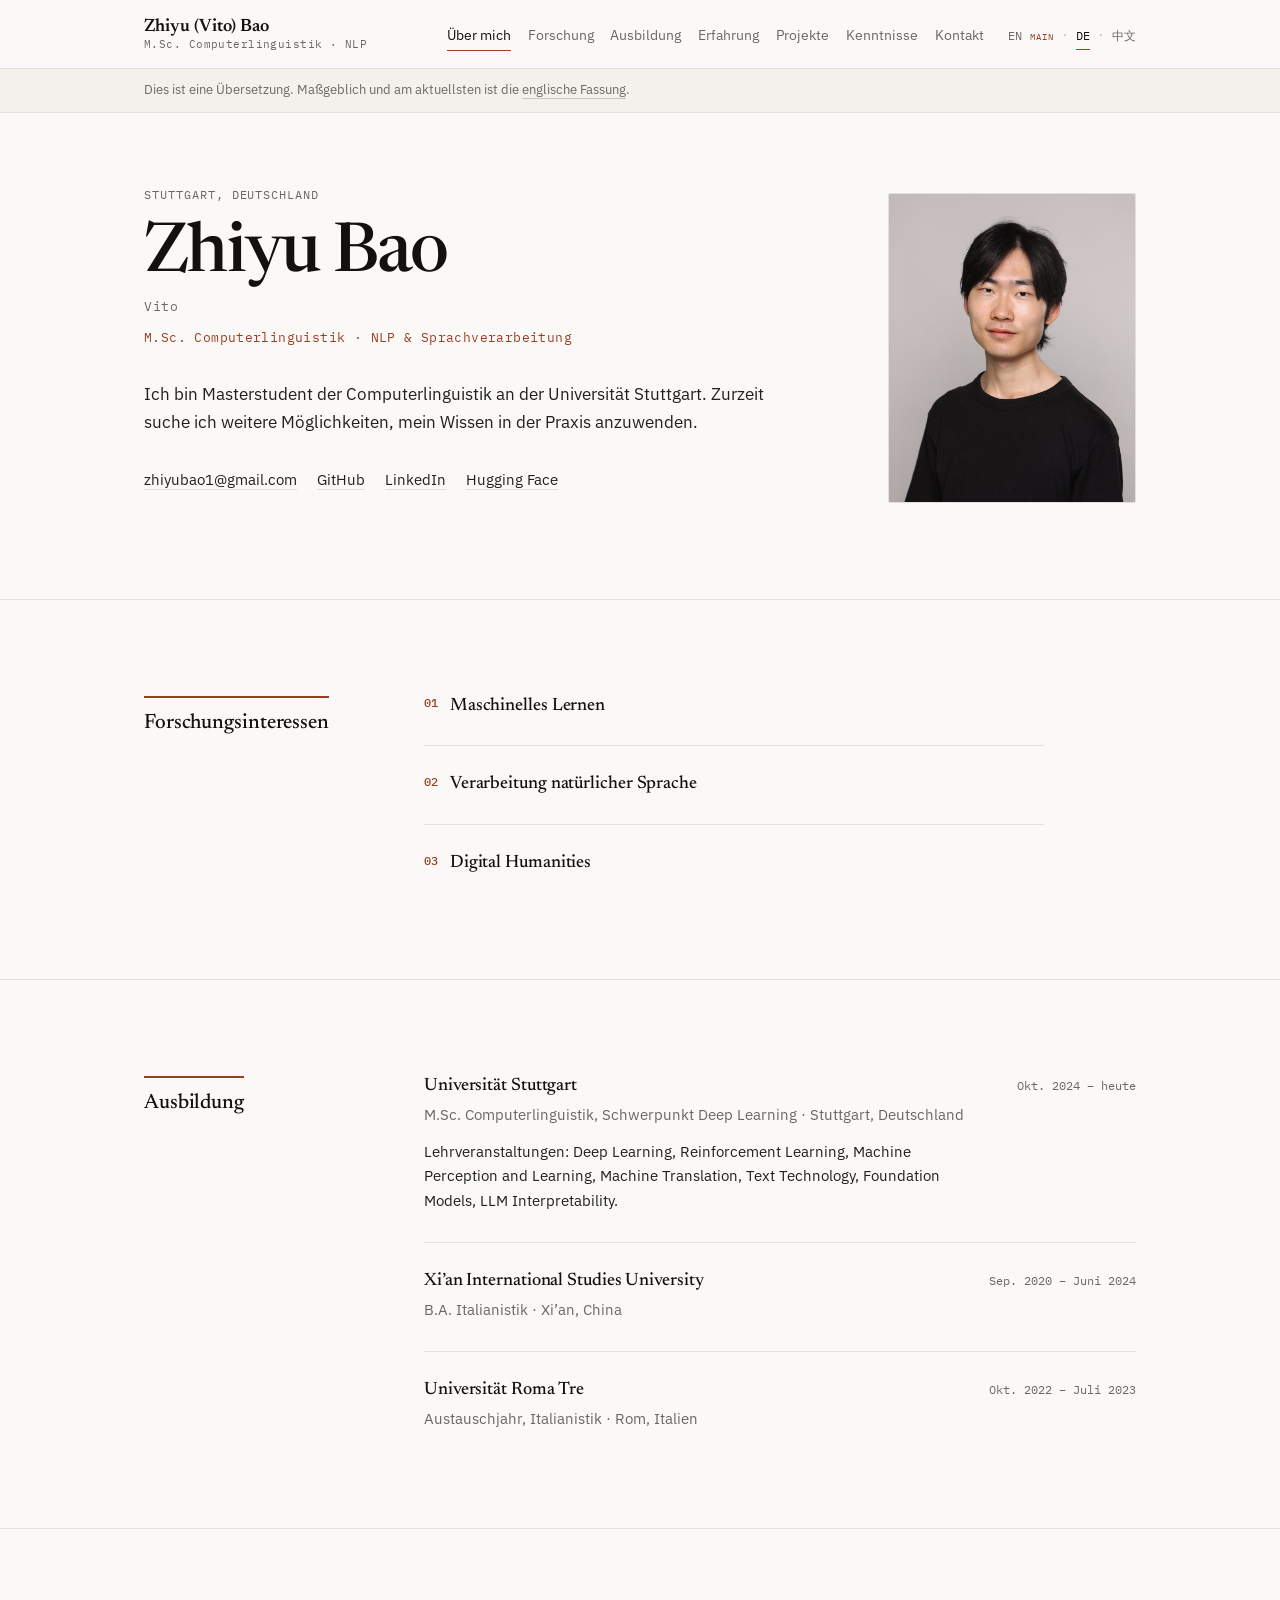
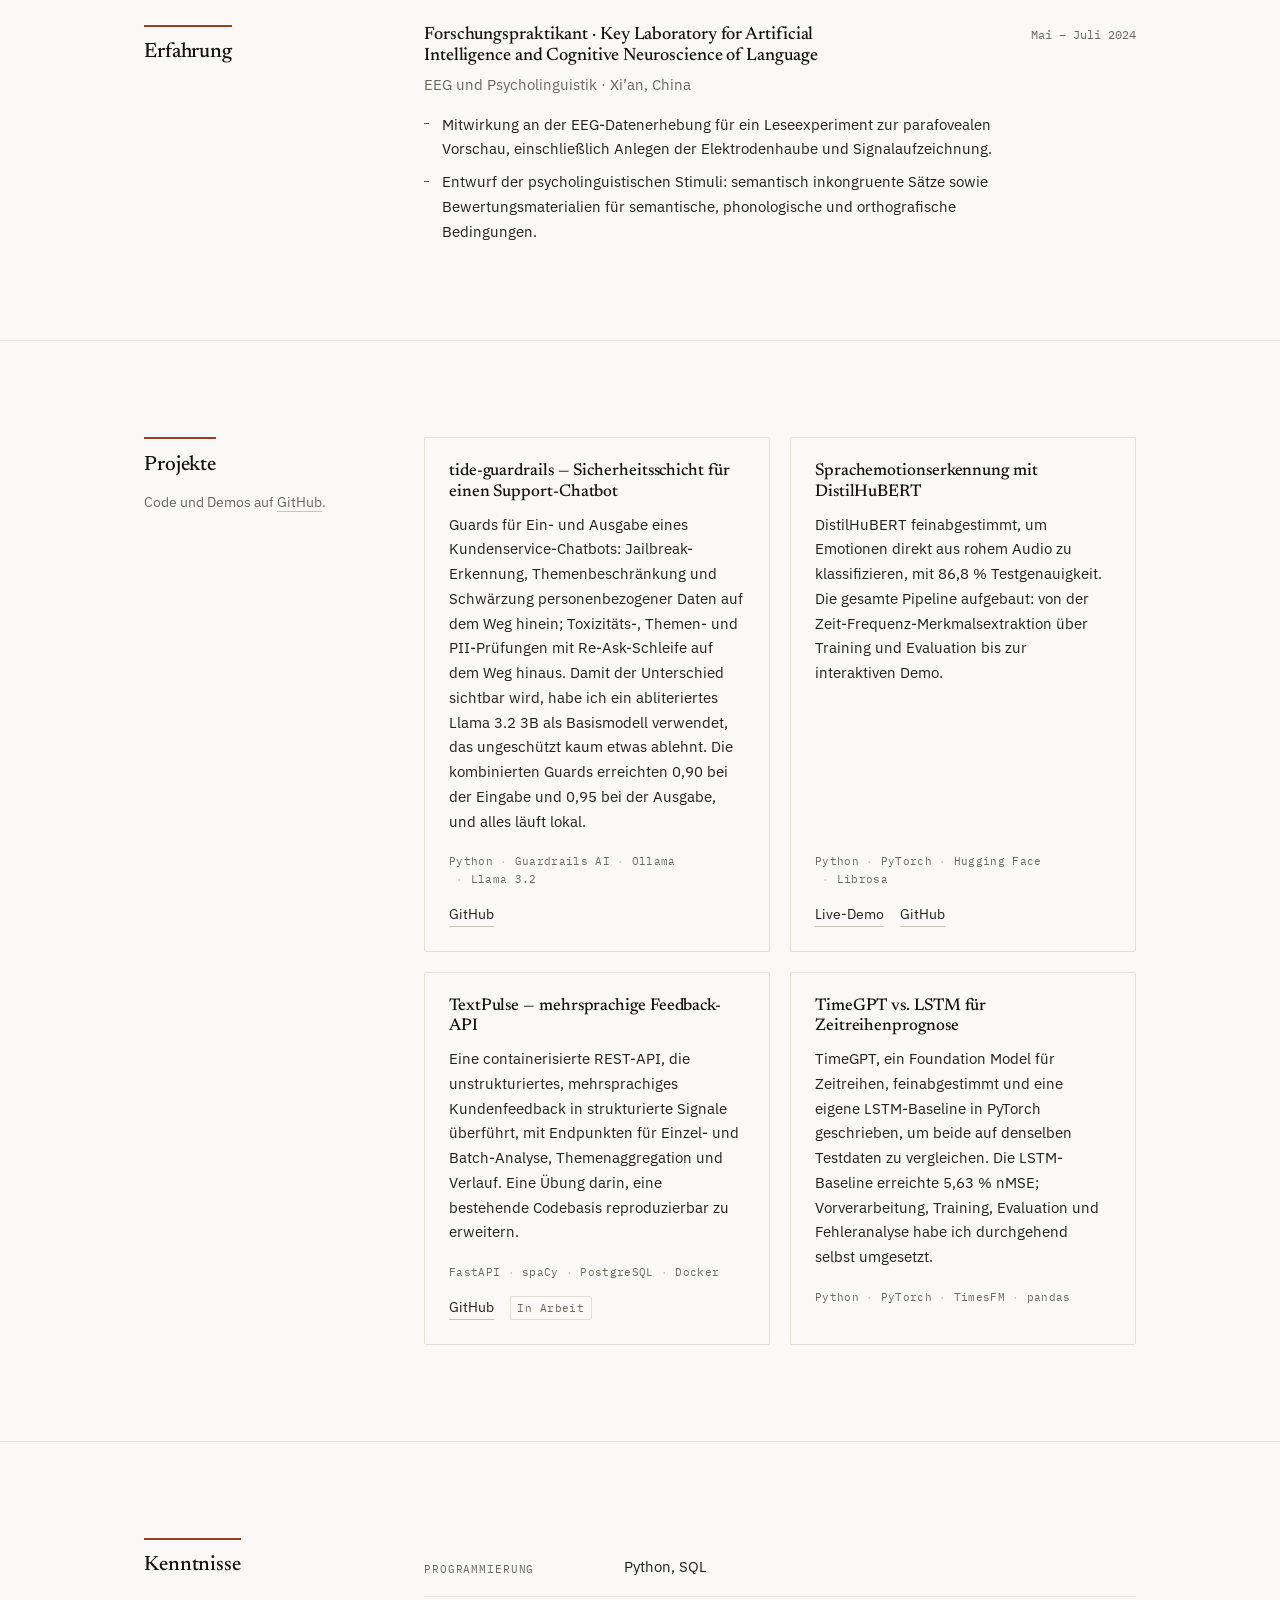
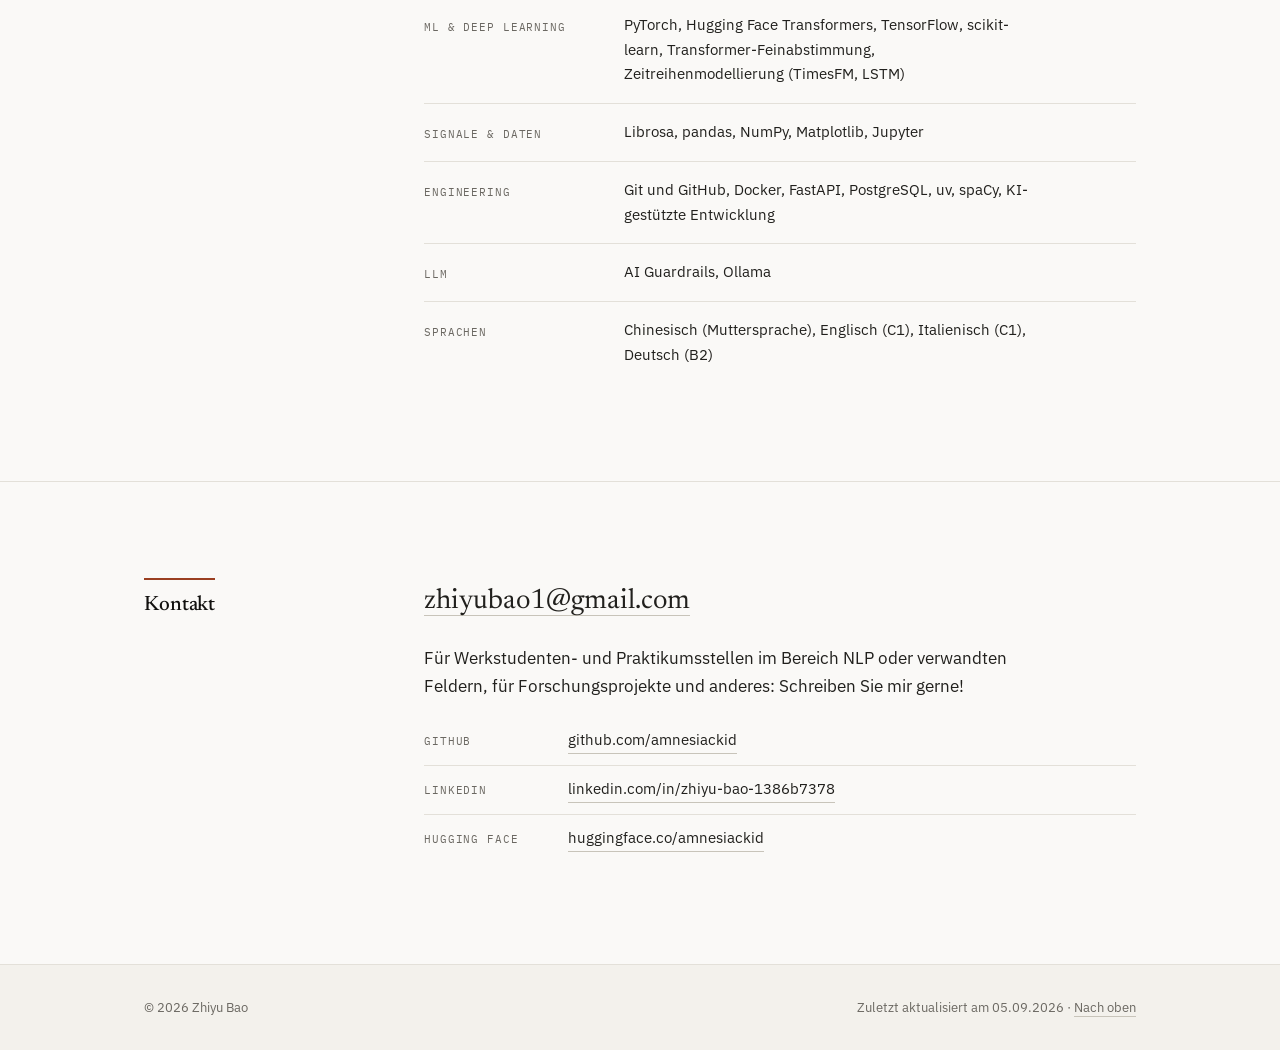
==== de/index.html @ eb26940b "Add German and Chinese versions English stays the primary version, signalled three ways: a "main" ta" ====
<!doctype html>
<html lang="de">
<head>
<meta charset="utf-8">
<meta name="viewport" content="width=device-width, initial-scale=1">

<!-- ==========================================================================
     DEUTSCHE FASSUNG  /  GERMAN VERSION
     --------------------------------------------------------------------------
     This is a translation of ../index.html. English is the primary version.

     HOW TO KEEP THIS IN SYNC
       - The section ids (#about, #research, …) are IDENTICAL in all three
         languages. Do not rename them: the nav, the scroll-spy and the
         language switcher all rely on them matching.
       - styles.css and main.js are shared — they live one level up and are
         referenced as ../styles.css and ../main.js. Never copy them in here.
       - When you change content in ../index.html, change it here too, or the
         translations drift. The notice bar tells readers English wins.

     WHAT IS DELIBERATELY NOT TRANSLATED
       Repository names, tech stacks, course titles (Stuttgart teaches them
       under English names), and the lab name in Experience.
     ========================================================================== -->

<title>Zhiyu Bao — M.Sc. Computerlinguistik, NLP &amp; Sprachverarbeitung</title>
<meta name="description" content="Zhiyu Bao ist Masterstudent der Computerlinguistik an der Universität Stuttgart und arbeitet an Transformer-Feinabstimmung, LLM-Interpretierbarkeit und mehrsprachigem NLP.">
<link rel="canonical" href="https://amnesiackid.github.io/personal-site/de/">

<!-- Language alternates. x-default points at English: it is the primary
     version and the fallback for any locale not listed here. -->
<link rel="alternate" hreflang="en" href="https://amnesiackid.github.io/personal-site/">
<link rel="alternate" hreflang="de" href="https://amnesiackid.github.io/personal-site/de/">
<link rel="alternate" hreflang="zh-Hans" href="https://amnesiackid.github.io/personal-site/zh/">
<link rel="alternate" hreflang="x-default" href="https://amnesiackid.github.io/personal-site/">

<meta property="og:type" content="profile">
<meta property="og:title" content="Zhiyu Bao — M.Sc. Computerlinguistik, NLP &amp; Sprachverarbeitung">
<meta property="og:description" content="Masterstudent der Computerlinguistik an der Universität Stuttgart. Transformer-Feinabstimmung, LLM-Interpretierbarkeit, mehrsprachiges NLP.">
<meta property="og:url" content="https://amnesiackid.github.io/personal-site/de/">
<meta property="og:image" content="https://amnesiackid.github.io/personal-site/assets/portrait.jpg">
<meta property="og:locale" content="de_DE">
<meta property="og:locale:alternate" content="en_GB">
<meta property="og:locale:alternate" content="zh_CN">
<meta name="twitter:card" content="summary_large_image">

<link rel="icon" href="data:image/svg+xml,%3Csvg xmlns='http://www.w3.org/2000/svg' viewBox='0 0 32 32'%3E%3Crect width='32' height='32' rx='6' fill='%23faf9f7'/%3E%3Ctext x='16' y='22' font-family='Georgia,serif' font-size='16' text-anchor='middle' fill='%239a3f21'%3EZB%3C/text%3E%3C/svg%3E">

<link rel="preconnect" href="https://fonts.googleapis.com">
<link rel="preconnect" href="https://fonts.gstatic.com" crossorigin>
<link rel="stylesheet" href="https://fonts.googleapis.com/css2?family=IBM+Plex+Mono:wght@400;500&family=IBM+Plex+Sans:ital,wght@0,400;0,500;0,600;1,400&family=Newsreader:ital,opsz,wght@0,6..72,400;0,6..72,500;0,6..72,600;1,6..72,400&display=swap">

<!-- Shared stylesheet, one level up. -->
<link rel="stylesheet" href="../styles.css">

<script type="application/ld+json">
{
  "@context": "https://schema.org",
  "@type": "Person",
  "name": "Zhiyu Bao",
  "jobTitle": "Masterstudent der Computerlinguistik",
  "email": "mailto:zhiyubao1@gmail.com",
  "affiliation": { "@type": "CollegeOrUniversity", "name": "Universität Stuttgart" },
  "alumniOf": [
    { "@type": "CollegeOrUniversity", "name": "Xi'an International Studies University" },
    { "@type": "CollegeOrUniversity", "name": "Roma Tre University" }
  ],
  "knowsAbout": ["Computerlinguistik", "Maschinelles Lernen", "Digital Humanities"],
  "url": "https://amnesiackid.github.io/personal-site/de/",
  "sameAs": [
    "https://github.com/amnesiackid",
    "https://www.linkedin.com/in/zhiyu-bao-1386b7378/",
    "https://huggingface.co/amnesiackid"
  ]
}
</script>
</head>

<!-- has-lang-notice trims the hero padding, because the notice bar below
     already accounts for the fixed header. -->
<body id="top" class="has-lang-notice">

<a class="skip-link" href="#main">Zum Inhalt springen</a>

<header class="site-header">
  <div class="shell site-header__inner">
    <a class="masthead" href="#top">
      <span class="masthead__name">Zhiyu (Vito) Bao</span>
      <span class="masthead__role">M.Sc. Computerlinguistik &middot; NLP</span>
    </a>

    <div class="site-header__end">

      <nav id="primary-nav" class="nav" aria-label="Abschnittsnavigation">
        <ul class="nav__list">
          <li><a href="#about">Über mich</a></li>
          <li><a href="#research">Forschung</a></li>
          <li><a href="#education">Ausbildung</a></li>
          <li><a href="#experience">Erfahrung</a></li>
          <li><a href="#projects">Projekte</a></li>
          <li><a href="#skills">Kenntnisse</a></li>
          <li><a href="#contact">Kontakt</a></li>
        </ul>
      </nav>

      <!-- LANGUAGE SWITCHER — identical on all three pages apart from which
           link carries aria-current="page". "main" marks English. -->
      <nav class="lang" aria-label="Sprache">
        <ul class="lang__list">
          <li>
            <a href="../" hreflang="en" lang="en">EN</a>
            <span class="lang__tag">main</span>
          </li>
          <li><a href="./" hreflang="de" lang="de" aria-current="page">DE</a></li>
          <li><a href="../zh/" hreflang="zh-Hans" lang="zh-Hans">中文</a></li>
        </ul>
      </nav>

      <button class="nav-toggle" type="button" aria-expanded="false" aria-controls="primary-nav">
        <span class="nav-toggle__bars" aria-hidden="true"></span>
        <span class="nav-toggle__text">Menü</span>
      </button>

    </div>
  </div>
</header>

<!-- Says plainly that English is the primary version. -->
<div class="lang-notice">
  <div class="shell">
    <p>Dies ist eine Übersetzung. Maßgeblich und am aktuellsten ist die
    <a href="../" hreflang="en">englische Fassung</a>.</p>
  </div>
</div>

<main id="main">

<!-- 1. ÜBER MICH -->
<section id="about" class="hero" aria-labelledby="hero-name">
  <div class="shell hero__inner">

    <div class="hero__text">
      <p class="eyebrow">Stuttgart, Deutschland</p>
      <h1 id="hero-name" class="hero__name">Zhiyu Bao</h1>
      <p class="preferred-name">Vito</p>
      <p class="hero__role">M.Sc. Computerlinguistik &middot; NLP &amp; Sprachverarbeitung</p>

      <div class="prose">
        <p>Ich bin Masterstudent der Computerlinguistik an der Universität
        Stuttgart. Zurzeit suche ich weitere Möglichkeiten, mein Wissen in der
        Praxis anzuwenden.</p>
      </div>

      <ul class="hero__links">
        <li><a href="mailto:zhiyubao1@gmail.com">zhiyubao1@gmail.com</a></li>
        <li><a href="https://github.com/amnesiackid" rel="me noopener">GitHub</a></li>
        <li><a href="https://www.linkedin.com/in/zhiyu-bao-1386b7378/" rel="me noopener">LinkedIn</a></li>
        <li><a href="https://huggingface.co/amnesiackid" rel="me noopener">Hugging&nbsp;Face</a></li>
      </ul>
    </div>

    <figure class="hero__figure">
      <img src="../assets/portrait.jpg" width="900" height="1125"
           alt="Porträtfoto von Zhiyu Bao" decoding="async">
    </figure>

  </div>
</section>

<!-- 2. FORSCHUNGSINTERESSEN -->
<section id="research" class="section" aria-labelledby="research-heading">
  <div class="shell section__grid">

    <div class="section__head">
      <h2 id="research-heading">Forschungsinteressen</h2>
    </div>

    <div class="section__body">
      <ol class="interests">
        <li>
          <h3>Maschinelles Lernen</h3>
        </li>
        <li>
          <h3>Verarbeitung natürlicher Sprache</h3>
        </li>
        <li>
          <h3>Digital Humanities</h3>
        </li>
      </ol>
    </div>

  </div>
</section>

<!-- 3. AUSBILDUNG -->
<section id="education" class="section" aria-labelledby="education-heading">
  <div class="shell section__grid">

    <div class="section__head">
      <h2 id="education-heading">Ausbildung</h2>
    </div>

    <div class="section__body">
      <ul class="entries">

        <li class="entry">
          <div class="entry__head">
            <h3 class="entry__title">Universität Stuttgart</h3>
            <p class="entry__meta">Okt. 2024 &ndash; heute</p>
          </div>
          <p class="entry__sub">M.Sc. Computerlinguistik, Schwerpunkt Deep Learning &middot; Stuttgart, Deutschland</p>
          <p class="entry__note">Lehrveranstaltungen: Deep Learning, Reinforcement
          Learning, Machine Perception and Learning, Machine Translation, Text
          Technology, Foundation Models, LLM Interpretability.</p>
        </li>

        <li class="entry">
          <div class="entry__head">
            <h3 class="entry__title">Xi&rsquo;an International Studies University</h3>
            <p class="entry__meta">Sep. 2020 &ndash; Juni 2024</p>
          </div>
          <p class="entry__sub">B.A. Italianistik &middot; Xi&rsquo;an, China</p>
        </li>

        <li class="entry">
          <div class="entry__head">
            <h3 class="entry__title">Universität Roma Tre</h3>
            <p class="entry__meta">Okt. 2022 &ndash; Juli 2023</p>
          </div>
          <p class="entry__sub">Austauschjahr, Italianistik &middot; Rom, Italien</p>
        </li>

      </ul>
    </div>

  </div>
</section>

<!-- 4. ERFAHRUNG -->
<section id="experience" class="section" aria-labelledby="experience-heading">
  <div class="shell section__grid">

    <div class="section__head">
      <h2 id="experience-heading">Erfahrung</h2>
    </div>

    <div class="section__body">
      <ul class="entries">

        <li class="entry">
          <div class="entry__head">
            <h3 class="entry__title">Forschungspraktikant &middot; Key Laboratory for
            Artificial Intelligence and Cognitive Neuroscience of Language</h3>
            <p class="entry__meta">Mai &ndash; Juli 2024</p>
          </div>
          <p class="entry__sub">EEG und Psycholinguistik &middot; Xi&rsquo;an, China</p>
          <ul class="bullets">
            <li>Mitwirkung an der EEG-Datenerhebung für ein Leseexperiment zur
            parafovealen Vorschau, einschließlich Anlegen der Elektrodenhaube und
            Signalaufzeichnung.</li>
            <li>Entwurf der psycholinguistischen Stimuli: semantisch inkongruente
            Sätze sowie Bewertungsmaterialien für semantische, phonologische und
            orthografische Bedingungen.</li>
          </ul>
        </li>

      </ul>
    </div>

  </div>
</section>

<!-- 5. PROJEKTE -->
<section id="projects" class="section" aria-labelledby="projects-heading">
  <div class="shell section__grid">

    <div class="section__head">
      <h2 id="projects-heading">Projekte</h2>
      <p class="section__note">Code und Demos auf
        <a href="https://github.com/amnesiackid" rel="noopener">GitHub</a>.</p>
    </div>

    <div class="section__body">
      <div class="projects">

        <article class="project">
          <h3 class="project__title">tide-guardrails &mdash; Sicherheitsschicht für einen Support-Chatbot</h3>
          <p class="project__desc">Guards für Ein- und Ausgabe eines
          Kundenservice-Chatbots: Jailbreak-Erkennung, Themenbeschränkung und
          Schwärzung personenbezogener Daten auf dem Weg hinein; Toxizitäts-,
          Themen- und PII-Prüfungen mit Re-Ask-Schleife auf dem Weg hinaus. Damit
          der Unterschied sichtbar wird, habe ich ein abliteriertes Llama 3.2 3B
          als Basismodell verwendet, das ungeschützt kaum etwas ablehnt. Die
          kombinierten Guards erreichten 0,90 bei der Eingabe und 0,95 bei der
          Ausgabe, und alles läuft lokal.</p>
          <ul class="project__stack">
            <li>Python</li><li>Guardrails AI</li><li>Ollama</li><li>Llama 3.2</li>
          </ul>
          <p class="project__links">
            <a href="https://github.com/amnesiackid/tide-guardrails" rel="noopener">GitHub</a>
          </p>
        </article>

        <article class="project">
          <h3 class="project__title">Sprachemotionserkennung mit DistilHuBERT</h3>
          <p class="project__desc">DistilHuBERT feinabgestimmt, um Emotionen
          direkt aus rohem Audio zu klassifizieren, mit 86,8 % Testgenauigkeit.
          Die gesamte Pipeline aufgebaut: von der Zeit-Frequenz-Merkmalsextraktion
          über Training und Evaluation bis zur interaktiven Demo.</p>
          <ul class="project__stack">
            <li>Python</li><li>PyTorch</li><li>Hugging Face</li><li>Librosa</li>
          </ul>
          <p class="project__links">
            <a href="https://huggingface.co/spaces/amnesiackid/audio-emotion-recognition" rel="noopener">Live-Demo</a>
            <a href="https://github.com/amnesiackid/automatic-speech-emotion-recognition-on-ravdess" rel="noopener">GitHub</a>
          </p>
        </article>

        <article class="project">
          <h3 class="project__title">TextPulse &mdash; mehrsprachige Feedback-API</h3>
          <p class="project__desc">Eine containerisierte REST-API, die
          unstrukturiertes, mehrsprachiges Kundenfeedback in strukturierte Signale
          überführt, mit Endpunkten für Einzel- und Batch-Analyse,
          Themenaggregation und Verlauf. Eine Übung darin, eine bestehende
          Codebasis reproduzierbar zu erweitern.</p>
          <ul class="project__stack">
            <li>FastAPI</li><li>spaCy</li><li>PostgreSQL</li><li>Docker</li>
          </ul>
          <p class="project__links">
            <a href="https://github.com/amnesiackid/TextPulse-Multilingual-Customer-Feedback-API" rel="noopener">GitHub</a>
            <span class="project__status">In Arbeit</span>
          </p>
        </article>

        <article class="project">
          <h3 class="project__title">TimeGPT vs. LSTM für Zeitreihenprognose</h3>
          <p class="project__desc">TimeGPT, ein Foundation Model für Zeitreihen,
          feinabgestimmt und eine eigene LSTM-Baseline in PyTorch geschrieben, um
          beide auf denselben Testdaten zu vergleichen. Die LSTM-Baseline
          erreichte 5,63 % nMSE; Vorverarbeitung, Training, Evaluation und
          Fehleranalyse habe ich durchgehend selbst umgesetzt.</p>
          <ul class="project__stack">
            <li>Python</li><li>PyTorch</li><li>TimesFM</li><li>pandas</li>
          </ul>
        </article>

      </div>
    </div>

  </div>
</section>

<!-- 6. KENNTNISSE -->
<section id="skills" class="section" aria-labelledby="skills-heading">
  <div class="shell section__grid">

    <div class="section__head">
      <h2 id="skills-heading">Kenntnisse</h2>
    </div>

    <div class="section__body">
      <dl class="skills">

        <div class="skills__group">
          <dt>Programmierung</dt>
          <dd>Python, SQL</dd>
        </div>

        <div class="skills__group">
          <dt>ML &amp; Deep Learning</dt>
          <dd>PyTorch, Hugging Face Transformers, TensorFlow, scikit-learn,
          Transformer-Feinabstimmung, Zeitreihenmodellierung (TimesFM, LSTM)</dd>
        </div>

        <div class="skills__group">
          <dt>Signale &amp; Daten</dt>
          <dd>Librosa, pandas, NumPy, Matplotlib, Jupyter</dd>
        </div>

        <div class="skills__group">
          <dt>Engineering</dt>
          <dd>Git und GitHub, Docker, FastAPI, PostgreSQL, uv, spaCy,
          KI-gestützte Entwicklung</dd>
        </div>

        <div class="skills__group">
          <dt>LLM</dt>
          <dd>AI Guardrails, Ollama</dd>
        </div>

        <div class="skills__group">
          <dt>Sprachen</dt>
          <dd>Chinesisch (Muttersprache), Englisch (C1), Italienisch (C1), Deutsch (B2)</dd>
        </div>

      </dl>
    </div>

  </div>
</section>

<!-- 7. KONTAKT -->
<section id="contact" class="section section--last" aria-labelledby="contact-heading">
  <div class="shell section__grid">

    <div class="section__head">
      <h2 id="contact-heading">Kontakt</h2>
    </div>

    <div class="section__body">
      <p class="contact__email">
        <a href="mailto:zhiyubao1@gmail.com">zhiyubao1@gmail.com</a>
      </p>

      <p class="prose">Für Werkstudenten- und Praktikumsstellen im Bereich NLP
      oder verwandten Feldern, für Forschungsprojekte und anderes: Schreiben Sie
      mir gerne!</p>

      <ul class="contact__links">
        <li>
          <span class="contact__label">GitHub</span>
          <a href="https://github.com/amnesiackid" rel="me noopener">github.com/amnesiackid</a>
        </li>
        <li>
          <span class="contact__label">LinkedIn</span>
          <a href="https://www.linkedin.com/in/zhiyu-bao-1386b7378/" rel="me noopener">linkedin.com/in/zhiyu-bao-1386b7378</a>
        </li>
        <li>
          <span class="contact__label">Hugging Face</span>
          <a href="https://huggingface.co/amnesiackid" rel="me noopener">huggingface.co/amnesiackid</a>
        </li>
      </ul>
    </div>

  </div>
</section>

</main>

<footer class="site-footer">
  <div class="shell site-footer__inner">
    <p>&copy; <span data-year>2026</span> Zhiyu Bao</p>
    <p>Zuletzt aktualisiert am 05.09.2026 &middot; <a href="#top">Nach oben</a></p>
  </div>
</footer>

<!-- Shared script, one level up. -->
<script src="../main.js"></script>
</body>
</html>
---- styles.css ----
/* ==========================================================================
   Zhiyu Bao — personal site
   --------------------------------------------------------------------------
   Contents
     1.  Theme variables   <- change colours and fonts here, nothing else
     2.  Base & reset
     3.  Layout primitives (.shell, .section)
     4.  Site header / navigation
     5.  Hero
     6.  Research interests
     7.  Entries (education, experience)
     8.  Projects
     9.  Publications (used only if you un-hide that section)
     10. Skills
     11. CV & contact
     12. Footer
     13. Dark mode
     14. Reduced motion & print
   ========================================================================== */


/* ==========================================================================
   1. THEME VARIABLES
   This is the only block you need to touch to re-theme the whole site.

   To change the accent colour: edit --accent (and --accent-ink in the dark
   mode block near the bottom, section 13).
   To change fonts: edit --font-serif / --font-sans / --font-mono, and update
   the Google Fonts <link> in index.html to load the new families.
   ========================================================================== */
:root {
  /* --- colour ------------------------------------------------------------ */
  --paper:        #faf9f7;   /* page background — warm off-white   */
  --paper-sunk:   #f3f1ec;   /* very slightly recessed surfaces    */
  --ink:          #21201d;   /* body text                          */
  --ink-strong:   #12110f;   /* headings                           */
  --ink-muted:    #6b6862;   /* dates, captions, secondary text    */
  --rule:         #e3e0d9;   /* hairlines and card borders         */
  --rule-strong:  #c8c4ba;   /* link underlines                    */
  --accent:       #9a3f21;   /* the one accent colour — terracotta */

  /* --- type -------------------------------------------------------------- */
  --font-serif: "Newsreader", Georgia, "Times New Roman", serif;
  --font-sans:  "IBM Plex Sans", -apple-system, BlinkMacSystemFont, "Segoe UI", sans-serif;
  --font-mono:  "IBM Plex Mono", ui-monospace, SFMono-Regular, Menlo, monospace;

  --text-base:  1.0625rem;   /* 17px — comfortable for long reading */
  --measure:    62ch;        /* max line length for prose           */

  /* --- spacing & layout -------------------------------------------------- */
  --shell-max:  68rem;       /* outer content width                 */
  --gutter:     clamp(1.25rem, 5vw, 3rem);
  --rail:       13rem;       /* left column that holds section titles */
  --header-h:   4.25rem;
  --section-y:  clamp(3.5rem, 8vw, 6rem);  /* vertical section padding */
}

/* Chinese page only: swap the three font stacks. Every rule below picks these
   up automatically. Latin characters still render in Plex and Newsreader,
   because those families are listed first and only CJK falls through. */
html[lang^="zh"] {
  --font-sans:  "IBM Plex Sans", "PingFang SC", "Hiragino Sans GB", "Microsoft YaHei", "Noto Sans SC", sans-serif;
  --font-serif: "Newsreader", "Songti SC", "Noto Serif SC", SimSun, serif;
  --font-mono:  "IBM Plex Mono", "PingFang SC", "Microsoft YaHei", "Noto Sans SC", monospace;
}

/* CJK text needs a little more leading than Latin at the same size. */
html[lang^="zh"] body { line-height: 1.8; }


/* ==========================================================================
   2. BASE & RESET
   ========================================================================== */
*, *::before, *::after { box-sizing: border-box; }

html {
  scroll-behavior: smooth;
  -webkit-text-size-adjust: 100%;
}

body {
  margin: 0;
  background: var(--paper);
  color: var(--ink);
  font-family: var(--font-sans);
  font-size: var(--text-base);
  line-height: 1.65;
  font-feature-settings: "kern" 1;
  -webkit-font-smoothing: antialiased;
  text-rendering: optimizeLegibility;
}

h1, h2, h3, h4 {
  font-family: var(--font-serif);
  color: var(--ink-strong);
  font-weight: 500;
  line-height: 1.2;
  margin: 0;
  letter-spacing: -0.005em;
}

p { margin: 0 0 1rem; }
p:last-child { margin-bottom: 0; }

ul, ol { margin: 0; padding: 0; list-style: none; }

img { max-width: 100%; height: auto; display: block; }

/* Default link: inherits text colour, picks up the accent on hover. This is
   deliberately quiet so that link-heavy paragraphs stay readable. */
a {
  color: inherit;
  text-decoration: none;
  border-bottom: 1px solid var(--rule-strong);
  transition: color 120ms ease, border-color 120ms ease;
}
a:hover {
  color: var(--accent);
  border-bottom-color: var(--accent);
}

/* Visible keyboard focus everywhere. Do not remove — it is the only way
   keyboard users can see where they are. */
:focus-visible {
  outline: 2px solid var(--accent);
  outline-offset: 3px;
  border-radius: 2px;
}

/* Skip link: hidden until focused, then parks itself top-left. */
.skip-link {
  position: absolute;
  left: -9999px;
  top: 0;
  z-index: 100;
  background: var(--paper);
  padding: 0.75rem 1rem;
  border: 1px solid var(--ink);
}
.skip-link:focus { left: 1rem; top: 1rem; }

/* Small uppercase label in mono — used for the location line and similar. */
.eyebrow {
  font-family: var(--font-mono);
  font-size: 0.75rem;
  letter-spacing: 0.08em;
  text-transform: uppercase;
  color: var(--ink-muted);
  margin: 0 0 1rem;
}

/* Constrained line length for running text. */
.prose { max-width: var(--measure); }
.prose p + p { margin-top: 1rem; }


/* ==========================================================================
   3. LAYOUT PRIMITIVES
   .shell        — centres content and holds the page gutters
   .section      — one page section, separated by a hairline rule
   .section__grid— section title in a left rail, content on the right (desktop)
   ========================================================================== */
.shell {
  width: 100%;
  max-width: var(--shell-max);
  margin-inline: auto;
  padding-inline: var(--gutter);
}

.section {
  border-top: 1px solid var(--rule);
  padding-block: var(--section-y);
  /* Stops the fixed header from covering headings when you jump to a section. */
  scroll-margin-top: var(--header-h);
}
.section--last { padding-bottom: clamp(4rem, 9vw, 7rem); }

.section__grid { display: grid; gap: 1.75rem; }

.section__head h2 {
  font-size: 1.3rem;
  /* A short accent rule above each section title — the one flourish here. */
  padding-top: 0.9rem;
  border-top: 2px solid var(--accent);
  display: inline-block;
}

.section__note {
  font-size: 0.875rem;
  color: var(--ink-muted);
  margin-top: 0.75rem;
  max-width: 18rem;
}

/* Two-column layout from tablet up: titles in the rail, content beside them. */
@media (min-width: 62rem) {
  .section__grid {
    grid-template-columns: var(--rail) minmax(0, 1fr);
    gap: 0 4.5rem;
  }
}


/* ==========================================================================
   4. SITE HEADER / NAVIGATION
   Fixed to the top, solid background (no blur/glass), single hairline below.
   ========================================================================== */
.site-header {
  position: fixed;
  inset: 0 0 auto 0;
  z-index: 50;
  background: var(--paper);
  border-bottom: 1px solid var(--rule);
}

.site-header__inner {
  min-height: var(--header-h);
  display: flex;
  align-items: center;
  justify-content: space-between;
  gap: 1.5rem;
}

.masthead {
  border: 0;
  display: flex;
  flex-direction: column;
  line-height: 1.25;
  padding-block: 0.75rem;
}
.masthead:hover { color: inherit; }
.masthead:hover .masthead__name { color: var(--accent); }

.masthead__name {
  font-family: var(--font-serif);
  font-size: 1.125rem;
  font-weight: 600;
  color: var(--ink-strong);
  transition: color 120ms ease;
}
.masthead__role {
  font-family: var(--font-mono);
  font-size: 0.6875rem;
  letter-spacing: 0.04em;
  color: var(--ink-muted);
}
/* Everything below keeps the header exactly one line tall on a phone. That
   matters beyond looks: --header-h is what the anchor offsets and the
   translation notice are measured against, so a header that grows to two
   lines makes section headings land underneath it. */
.masthead__name { white-space: nowrap; }

@media (max-width: 30rem) {
  /* The role line is the first thing to go. */
  .masthead__role { display: none; }

  .site-header__end { gap: 0.75rem; }

  /* Then the word "Menu". The button keeps its icon, and the label stays in
     the accessibility tree so screen readers still announce it. */
  .nav-toggle__text {
    position: absolute;
    width: 1px;
    height: 1px;
    margin: -1px;
    padding: 0;
    overflow: hidden;
    clip-path: inset(50%);
    white-space: nowrap;
  }
  .nav-toggle { padding: 0.5rem 0.6rem; }
}

.nav__list {
  display: flex;
  flex-wrap: wrap;
  gap: 1.05rem;
}
.nav__list a {
  border: 0;
  font-size: 0.875rem;
  color: var(--ink-muted);
  padding-block: 0.35rem;
  border-bottom: 1px solid transparent;
}
.nav__list a:hover { color: var(--ink-strong); }

/* Set by main.js as you scroll — marks the section you are currently in. */
.nav__list a[aria-current="true"] {
  color: var(--ink-strong);
  border-bottom-color: var(--accent);
}

/* --- mobile menu button (hidden on desktop) ------------------------------ */
.nav-toggle {
  display: none;
  align-items: center;
  gap: 0.5rem;
  background: none;
  border: 1px solid var(--rule-strong);
  border-radius: 2px;
  padding: 0.45rem 0.7rem;
  font: inherit;
  font-size: 0.8125rem;
  color: var(--ink);
  cursor: pointer;
}
.nav-toggle__bars,
.nav-toggle__bars::before,
.nav-toggle__bars::after {
  display: block;
  width: 14px;
  height: 1px;
  background: currentColor;
  content: "";
}
.nav-toggle__bars { position: relative; }
.nav-toggle__bars::before { position: absolute; top: -4px; }
.nav-toggle__bars::after  { position: absolute; top: 4px; }

@media (max-width: 68rem) {
  .nav-toggle { display: inline-flex; }

  .nav {
    position: absolute;
    top: 100%;
    left: 0;
    right: 0;
    background: var(--paper);
    border-bottom: 1px solid var(--rule);
    display: none;
  }
  .nav[data-open="true"] { display: block; }

  .nav__list {
    flex-direction: column;
    gap: 0;
    padding: 0.5rem var(--gutter) 1rem;
  }
  .nav__list a {
    display: block;
    padding-block: 0.6rem;
    font-size: 1rem;
    border-bottom: 1px solid var(--rule);
  }
  .nav__list li:last-child a { border-bottom: 0; }
  .nav__list a[aria-current="true"] { color: var(--accent); }
}

/* --- language switcher ---------------------------------------------------
   Groups the section nav, the language links and the mobile menu button on
   the right of the header. The language links stay visible at every width;
   only the section nav collapses behind the button.
   ---------------------------------------------------------------------- */
.site-header__end {
  display: flex;
  align-items: center;
  gap: 1.5rem;
}

.lang { flex-shrink: 0; }

.lang__list { display: flex; align-items: baseline; }
.lang__list li { white-space: nowrap; }

.lang__list li + li::before {
  content: "·";
  color: var(--rule-strong);
  margin: 0 0.5rem;
}

.lang__list a {
  border: 0;
  font-family: var(--font-mono);
  font-size: 0.75rem;
  color: var(--ink-muted);
  padding-block: 0.35rem;
  border-bottom: 1px solid transparent;
}
.lang__list a:hover { color: var(--ink-strong); }
.lang__list a[aria-current="page"] {
  color: var(--ink-strong);
  border-bottom-color: var(--accent);
}

/* Marks English as the primary version. Shown on all three pages. */
.lang__tag {
  font-family: var(--font-mono);
  font-size: 0.5625rem;
  letter-spacing: 0.1em;
  text-transform: uppercase;
  color: var(--accent);
  margin-left: 0.3rem;
}

@media (max-width: 68rem) {
  .site-header__end { gap: 1rem; }
}

/* --- translation notice --------------------------------------------------
   Slim bar at the top of the German and Chinese pages saying that English is
   the primary version. margin-top clears the fixed header; the matching
   body class trims the hero so the spacing does not double up.
   ---------------------------------------------------------------------- */
.lang-notice {
  margin-top: var(--header-h);
  background: var(--paper-sunk);
  border-bottom: 1px solid var(--rule);
  padding-block: 0.7rem;
}
.lang-notice p {
  margin: 0;
  font-size: 0.8125rem;
  color: var(--ink-muted);
}
.has-lang-notice .hero { padding-top: clamp(2.5rem, 7vw, 4.5rem); }


/* ==========================================================================
   5. HERO
   ========================================================================== */
.hero {
  padding-top: calc(var(--header-h) + clamp(3rem, 9vw, 6.5rem));
  padding-bottom: clamp(3.5rem, 8vw, 6rem);
  scroll-margin-top: var(--header-h);
}

.hero__inner { display: grid; gap: 2.5rem; }

.hero__name {
  font-size: clamp(2.75rem, 8vw, 4.25rem);
  line-height: 1.02;
  letter-spacing: -0.025em;
  margin-bottom: 0.5rem;
}

/* The preferred-name line directly under the H1. Set quietly so it reads
   as an aside to the name rather than as a second heading. */
.preferred-name {
  font-family: var(--font-mono);
  font-size: 0.8125rem;
  letter-spacing: 0.04em;
  color: var(--ink-muted);
  margin: -0.15rem 0 0.6rem;
}

.hero__role {
  font-family: var(--font-mono);
  font-size: 0.8125rem;
  letter-spacing: 0.03em;
  color: var(--accent);
  margin-bottom: 2rem;
}

.hero .prose p { font-size: 1.0625rem; }

/* Inline row of contact links under the intro. */
.hero__links {
  display: flex;
  flex-wrap: wrap;
  gap: 0.5rem 1.25rem;
  margin-top: 2rem;
  font-size: 0.9375rem;
}
.hero__links a { border-bottom-color: var(--rule); }

/* Photo: cropped to 4:5 by the container, so any portrait-ish image works. */
.hero__figure { margin: 0; }
.hero__figure img {
  width: 100%;
  aspect-ratio: 4 / 5;
  object-fit: cover;
  object-position: center 22%;
  border: 1px solid var(--rule);
  border-radius: 2px;
}

/* On phones the photo moves above the name and shrinks to a headshot, rather
   than sitting full-width underneath the intro where it dominates the screen. */
@media (max-width: 52rem) {
  .hero__inner { gap: 1.75rem; }
  .hero__figure { order: -1; max-width: 8.5rem; }
}

@media (min-width: 52rem) {
  .hero__inner {
    grid-template-columns: minmax(0, 1fr) 15.5rem;
    gap: 4rem;
    align-items: start;
  }
  /* Nudge the photo down so its top edge lines up with the intro text. */
  .hero__figure { margin-top: 0.5rem; }
}


/* ==========================================================================
   6. RESEARCH INTERESTS
   Numbers come from a CSS counter, so adding or removing an <li> renumbers
   the list automatically.
   ========================================================================== */
.interests { counter-reset: interest; }

.interests > li {
  counter-increment: interest;
  position: relative;
  padding-top: 1.75rem;
  margin-top: 1.75rem;
  border-top: 1px solid var(--rule);
  max-width: var(--measure);
}
.interests > li:first-child {
  border-top: 0;
  margin-top: 0;
  padding-top: 0;
}

.interests h3 {
  font-size: 1.125rem;
  margin-bottom: 0.5rem;
}
/* The index number, set in mono and tucked in front of the heading. */
.interests h3::before {
  content: counter(interest, decimal-leading-zero);
  font-family: var(--font-mono);
  font-size: 0.75rem;
  color: var(--accent);
  margin-right: 0.75rem;
  vertical-align: 0.2em;
}
.interests p { color: var(--ink); }


/* ==========================================================================
   7. ENTRIES — education and experience
   .entry__head puts the title and the dates on one baseline, dates hard right.
   ========================================================================== */
.entry {
  padding-top: 1.75rem;
  margin-top: 1.75rem;
  border-top: 1px solid var(--rule);
}
.entry:first-child { border-top: 0; margin-top: 0; padding-top: 0; }

.entry__head {
  display: flex;
  flex-wrap: wrap;
  justify-content: space-between;
  align-items: baseline;
  gap: 0.25rem 1.5rem;
}

.entry__title {
  font-size: 1.125rem;
  max-width: 42ch;
}

.entry__meta {
  font-family: var(--font-mono);
  font-size: 0.75rem;
  color: var(--ink-muted);
  white-space: nowrap;
  margin: 0;
}

.entry__sub {
  color: var(--ink-muted);
  font-size: 0.9375rem;
  margin: 0.35rem 0 0;
}

.entry__note {
  margin-top: 0.75rem;
  max-width: var(--measure);
  font-size: 0.9375rem;
}

/* Bulleted achievements. Custom marker so it stays aligned with the text. */
.bullets { margin-top: 0.9rem; max-width: var(--measure); }
.bullets li {
  position: relative;
  padding-left: 1.1rem;
  margin-bottom: 0.5rem;
  font-size: 0.9375rem;
}
.bullets li::before {
  content: "";
  position: absolute;
  left: 0;
  top: 0.72em;
  width: 5px;
  height: 1px;
  background: var(--accent);
}
.bullets li:last-child { margin-bottom: 0; }


/* ==========================================================================
   8. PROJECTS
   Flat bordered blocks — no shadows, no lift on hover, just a border and a
   title that pick up the accent.
   ========================================================================== */
.projects {
  display: grid;
  gap: 1.25rem;
  grid-template-columns: repeat(auto-fit, minmax(17rem, 1fr));
}

.project {
  display: flex;
  flex-direction: column;
  border: 1px solid var(--rule);
  border-radius: 2px;
  padding: 1.5rem;
  background: var(--paper);
  transition: border-color 140ms ease;
}
.project:hover { border-color: var(--rule-strong); }
.project:hover .project__title { color: var(--accent); }

.project__title {
  font-size: 1.0625rem;
  margin-bottom: 0.6rem;
  transition: color 140ms ease;
}

.project__desc {
  font-size: 0.9375rem;
  color: var(--ink);
  margin-bottom: 1.1rem;
}

/* Tech stack: mono, separated by middots rather than boxed into pills. */
.project__stack {
  display: flex;
  flex-wrap: wrap;
  font-family: var(--font-mono);
  font-size: 0.6875rem;
  letter-spacing: 0.03em;
  color: var(--ink-muted);
  margin-top: auto;
  margin-bottom: 0.9rem;
}
.project__stack li + li::before {
  content: "·";
  margin: 0 0.45rem;
  color: var(--rule-strong);
}

.project__links {
  display: flex;
  flex-wrap: wrap;
  align-items: center;
  gap: 0.75rem 1rem;
  font-size: 0.875rem;
  margin: 0;
}
.project__links a { border-bottom-color: var(--rule-strong); }

.project__status {
  font-family: var(--font-mono);
  font-size: 0.6875rem;
  letter-spacing: 0.04em;
  color: var(--ink-muted);
  border: 1px solid var(--rule);
  border-radius: 2px;
  padding: 0.1rem 0.4rem;
}


/* ==========================================================================
   9. PUBLICATIONS
   Styles are here and ready; the section itself is commented out in the HTML
   until there is something to list.
   ========================================================================== */
.publications { counter-reset: pub; }

.publication {
  counter-increment: pub;
  position: relative;
  padding-left: 2.25rem;
  padding-top: 1.5rem;
  margin-top: 1.5rem;
  border-top: 1px solid var(--rule);
  max-width: var(--measure);
}
.publication:first-child { border-top: 0; margin-top: 0; padding-top: 0; }

.publication::before {
  content: "[" counter(pub) "]";
  position: absolute;
  left: 0;
  font-family: var(--font-mono);
  font-size: 0.75rem;
  color: var(--ink-muted);
  line-height: 1.9;
}

.publication__cite { font-size: 0.9375rem; margin-bottom: 0.5rem; }
.publication__title { color: var(--ink-strong); font-weight: 500; }
.publication__venue { color: var(--ink-muted); }

.publication__links {
  display: flex;
  gap: 1rem;
  font-family: var(--font-mono);
  font-size: 0.75rem;
  margin: 0;
}


/* ==========================================================================
   10. SKILLS
   A definition list: label on the left, comma-separated values on the right.
   ========================================================================== */
.skills__group {
  display: grid;
  gap: 0.25rem;
  padding-top: 1rem;
  margin-top: 1rem;
  border-top: 1px solid var(--rule);
}
.skills__group:first-child { border-top: 0; margin-top: 0; padding-top: 0; }

.skills dt {
  font-family: var(--font-mono);
  font-size: 0.6875rem;
  letter-spacing: 0.08em;
  text-transform: uppercase;
  color: var(--ink-muted);
  padding-top: 0.3rem;
}

.skills dd {
  margin: 0;
  font-size: 0.9375rem;
  max-width: 46ch;
}

@media (min-width: 40rem) {
  .skills__group {
    grid-template-columns: 11rem minmax(0, 1fr);
    gap: 0 1.5rem;
  }
}


/* ==========================================================================
   11. CV & CONTACT
   ========================================================================== */
.button {
  display: inline-block;
  border: 1px solid var(--ink);
  border-radius: 2px;
  padding: 0.65rem 1.25rem;
  margin-top: 1.25rem;
  font-size: 0.9375rem;
  font-weight: 500;
  color: var(--ink-strong);
  background: transparent;
  transition: background-color 140ms ease, color 140ms ease, border-color 140ms ease;
}
.button:hover {
  background: var(--ink-strong);
  border-color: var(--ink-strong);
  color: var(--paper);
}

.cv__note {
  margin-top: 1rem;
  font-family: var(--font-mono);
  font-size: 0.75rem;
  color: var(--ink-muted);
}

.contact__email {
  font-family: var(--font-serif);
  font-size: clamp(1.35rem, 3.5vw, 1.75rem);
  margin-bottom: 1.25rem;
}
.contact__email a { border-bottom-width: 1px; }

.contact__links { margin-top: 1.75rem; }
.contact__links li {
  display: grid;
  gap: 0.1rem;
  padding-top: 0.7rem;
  margin-top: 0.7rem;
  border-top: 1px solid var(--rule);
  font-size: 0.9375rem;
}
.contact__links li:first-child { border-top: 0; margin-top: 0; padding-top: 0; }

/* justify-self keeps the underline the width of the URL, not of the column.
   The URLs are shown in full, so let long ones break rather than overflow. */
.contact__links a {
  justify-self: start;
  overflow-wrap: anywhere;
}

@media (min-width: 30rem) {
  .contact__links li {
    grid-template-columns: 8rem minmax(0, 1fr);
    align-items: baseline;
    gap: 0 1rem;
  }
}

/* The platform name, set like the labels in the Skills list. */
.contact__label {
  font-family: var(--font-mono);
  font-size: 0.6875rem;
  letter-spacing: 0.08em;
  text-transform: uppercase;
  color: var(--ink-muted);
}


/* ==========================================================================
   12. FOOTER
   ========================================================================== */
.site-footer {
  border-top: 1px solid var(--rule);
  background: var(--paper-sunk);
  padding-block: 2rem;
}
.site-footer__inner {
  display: flex;
  flex-wrap: wrap;
  justify-content: space-between;
  gap: 0.5rem 1.5rem;
  font-size: 0.8125rem;
  color: var(--ink-muted);
}
.site-footer p { margin: 0; }
.site-footer a { border-bottom-color: var(--rule-strong); }


/* ==========================================================================
   13. DARK MODE
   Only the colour variables are redefined — every rule above stays as it is.
   Delete this whole block if you would rather the site were always light.
   ========================================================================== */
@media (prefers-color-scheme: dark) {
  :root {
    --paper:       #171614;
    --paper-sunk:  #1d1c19;
    --ink:         #ddd9d2;
    --ink-strong:  #f2efe9;
    --ink-muted:   #a09b92;
    --rule:        #2f2d29;
    --rule-strong: #4a4741;
    --accent:      #e0805a;   /* lighter terracotta, for contrast on dark */
  }
  /* Photographs can look harsh against a dark ground; take the edge off. */
  .hero__figure img { filter: brightness(0.94); }
}


/* ==========================================================================
   14. REDUCED MOTION & PRINT
   ========================================================================== */
@media (prefers-reduced-motion: reduce) {
  html { scroll-behavior: auto; }
  *, *::before, *::after {
    animation-duration: 0.01ms !important;
    transition-duration: 0.01ms !important;
  }
}

/* Someone will print this or save it as a PDF. Make that come out cleanly. */
@media print {
  .site-header, .nav-toggle, .skip-link, .hero__figure { display: none; }
  body { background: #fff; color: #000; font-size: 10.5pt; }
  .hero { padding-top: 0; }
  .section, .hero { break-inside: avoid; }
  a { border-bottom: 0; }
  /* Print the destination of links, since they cannot be clicked on paper. */
  .hero__links a::after,
  .contact__links a::after,
  .project__links a::after {
    content: " (" attr(href) ")";
    font-size: 0.85em;
    color: #555;
  }
}
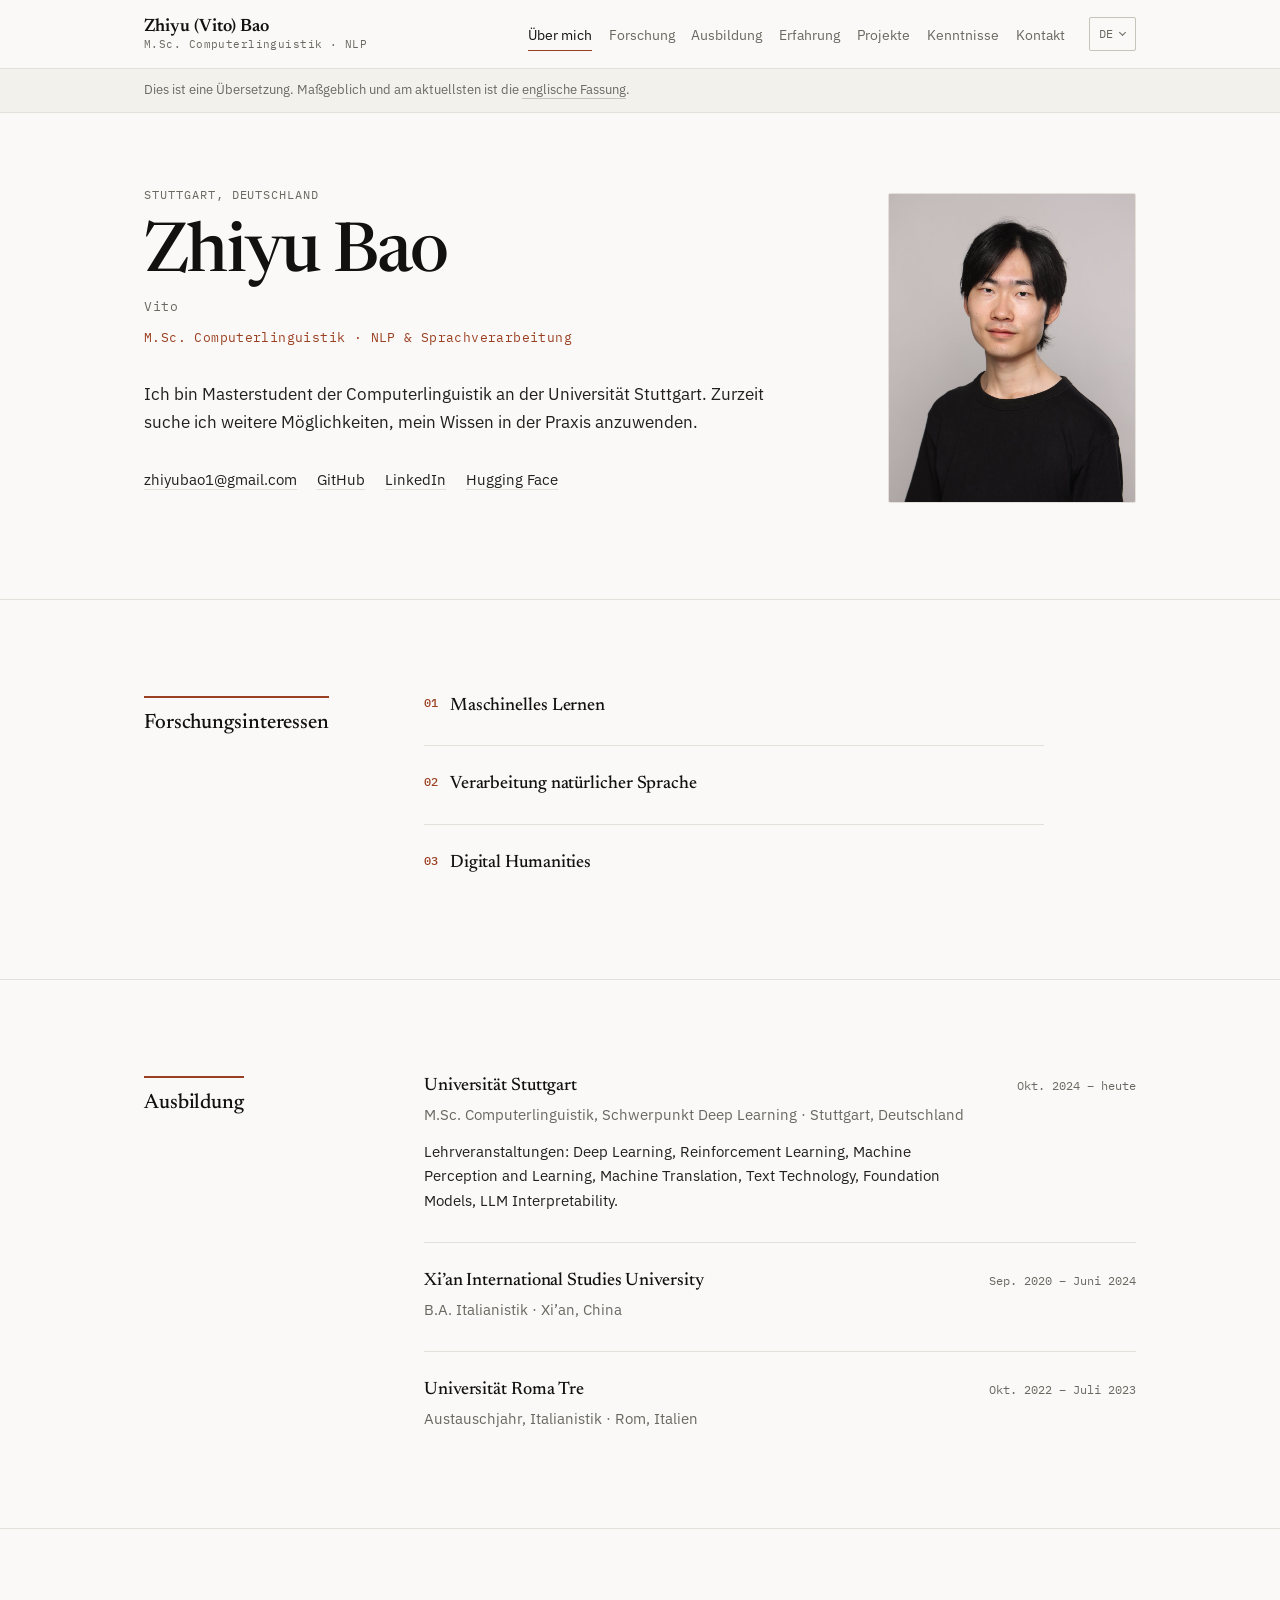
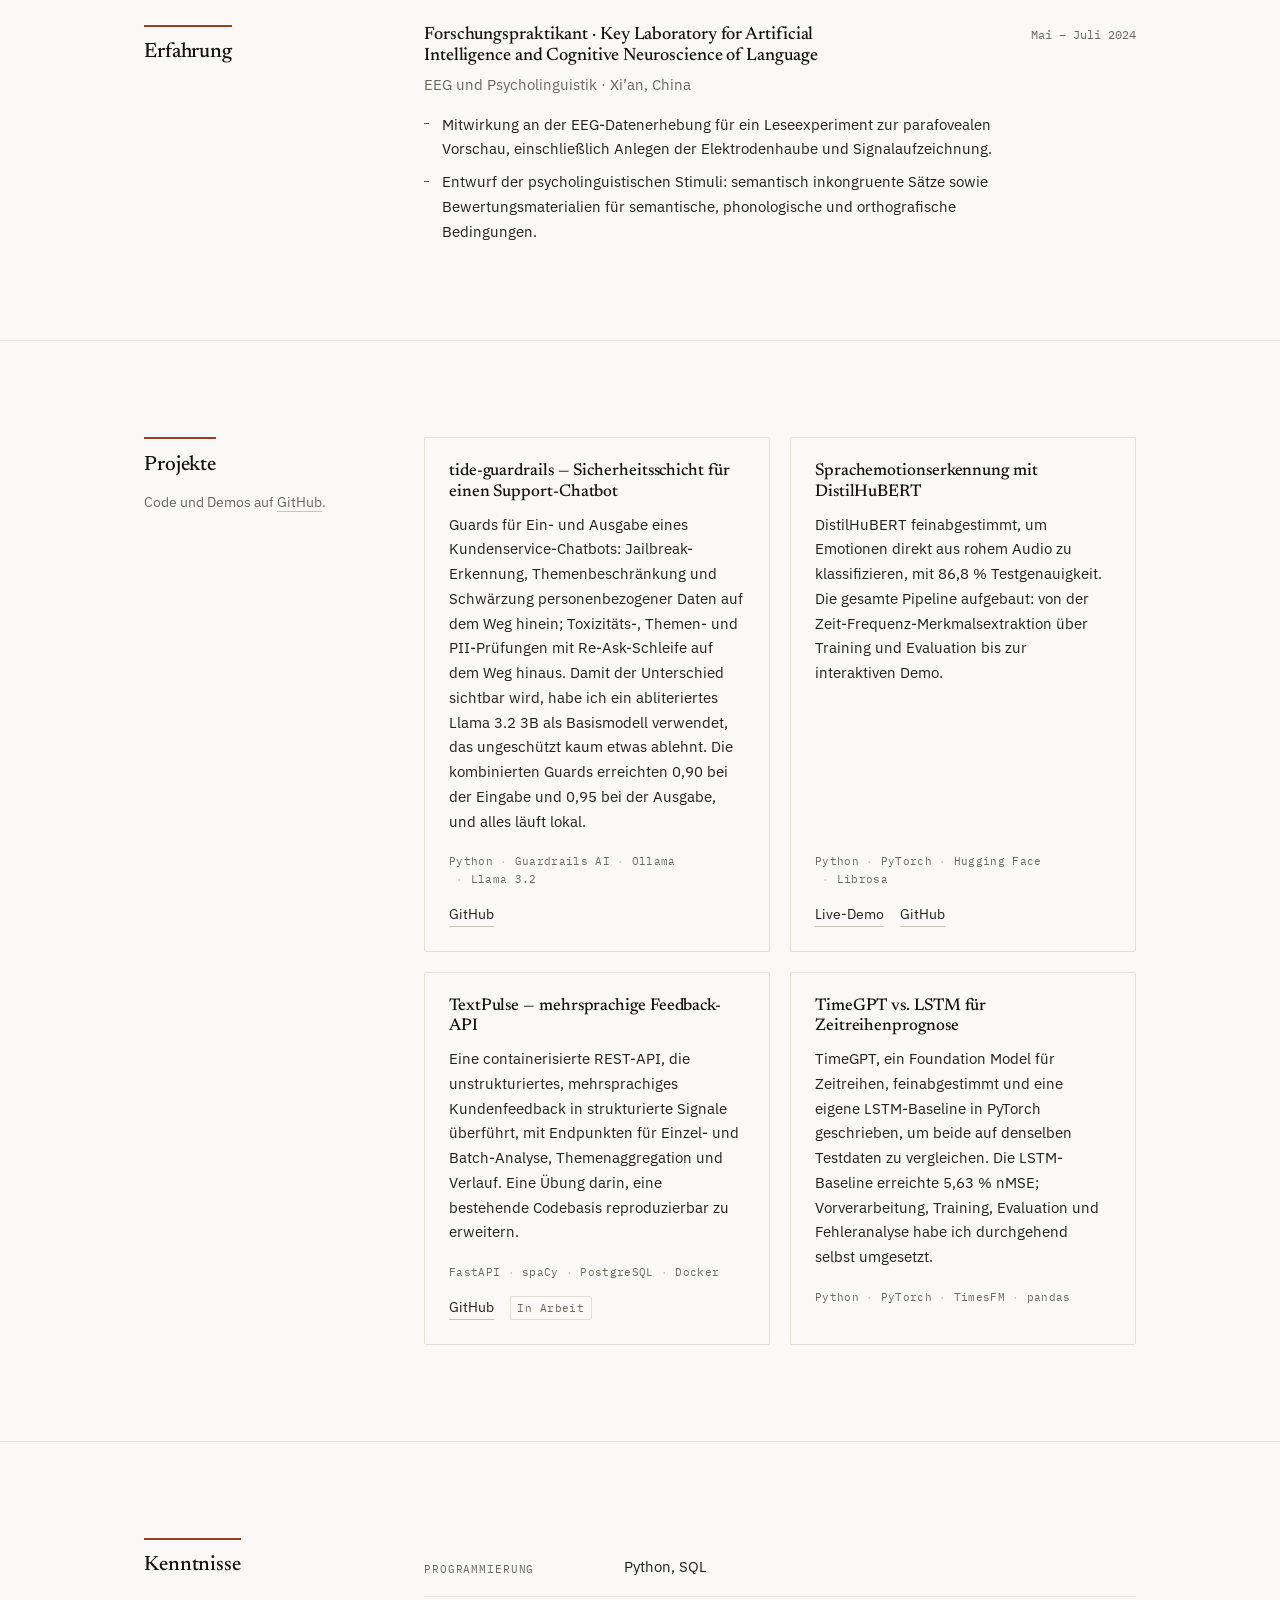
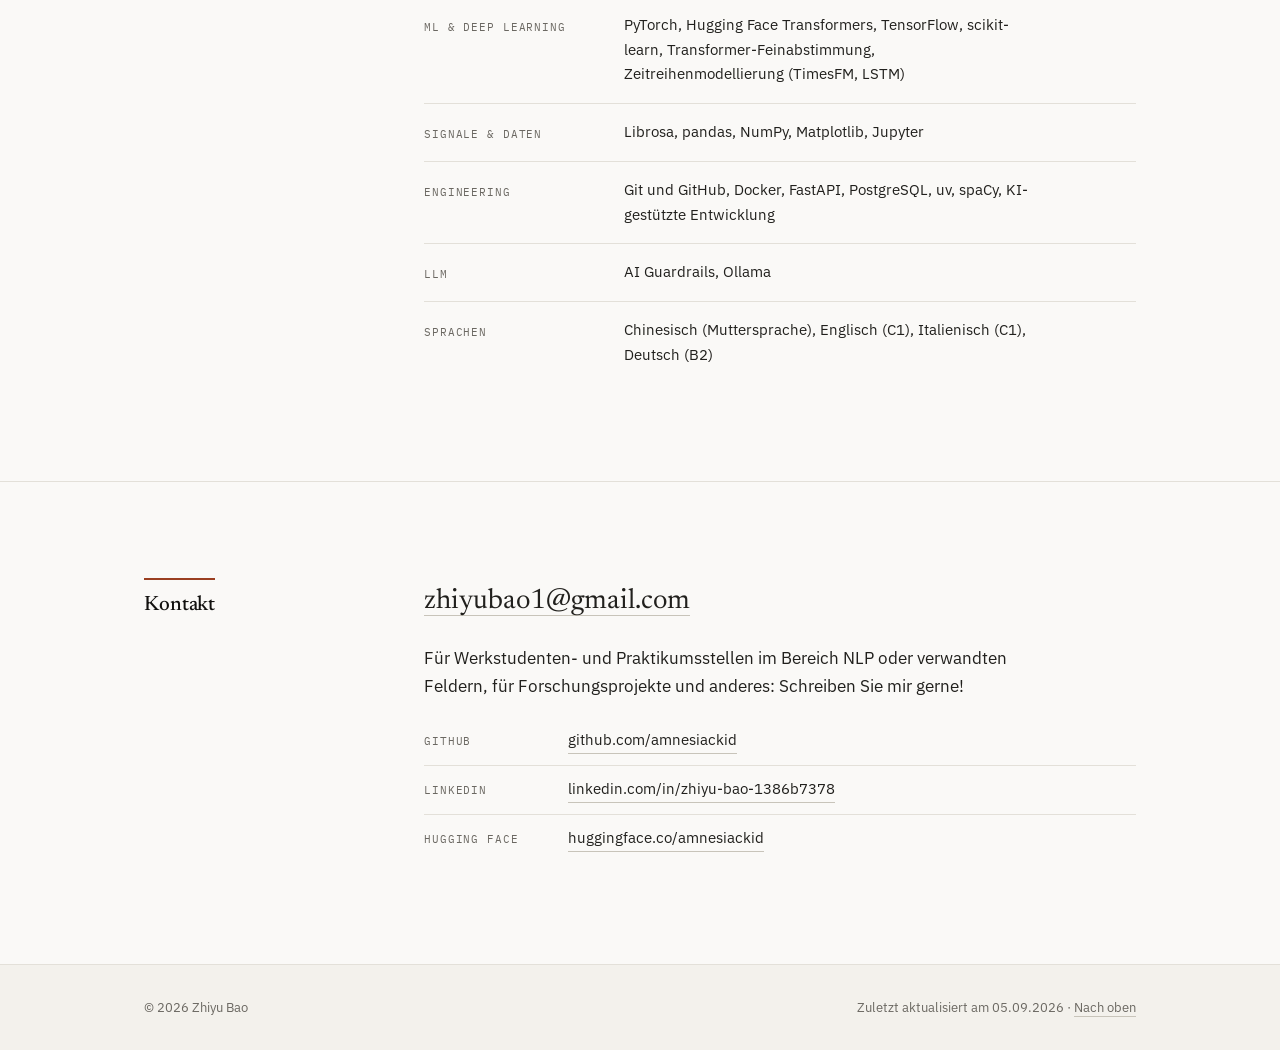
==== commit 2bde1f91: "Make the language switcher a dropdown Built on <details> holding real links, rather than a <select>:" ====
--- a/de/index.html
+++ b/de/index.html
@@ -1,450 +1,453 @@
-<!doctype html>
-<html lang="de">
-<head>
-<meta charset="utf-8">
-<meta name="viewport" content="width=device-width, initial-scale=1">
-
-<!-- ==========================================================================
-     DEUTSCHE FASSUNG  /  GERMAN VERSION
-     --------------------------------------------------------------------------
-     This is a translation of ../index.html. English is the primary version.
-
-     HOW TO KEEP THIS IN SYNC
-       - The section ids (#about, #research, …) are IDENTICAL in all three
-         languages. Do not rename them: the nav, the scroll-spy and the
-         language switcher all rely on them matching.
-       - styles.css and main.js are shared — they live one level up and are
-         referenced as ../styles.css and ../main.js. Never copy them in here.
-       - When you change content in ../index.html, change it here too, or the
-         translations drift. The notice bar tells readers English wins.
-
-     WHAT IS DELIBERATELY NOT TRANSLATED
-       Repository names, tech stacks, course titles (Stuttgart teaches them
-       under English names), and the lab name in Experience.
-     ========================================================================== -->
-
-<title>Zhiyu Bao — M.Sc. Computerlinguistik, NLP &amp; Sprachverarbeitung</title>
-<meta name="description" content="Zhiyu Bao ist Masterstudent der Computerlinguistik an der Universität Stuttgart und arbeitet an Transformer-Feinabstimmung, LLM-Interpretierbarkeit und mehrsprachigem NLP.">
-<link rel="canonical" href="https://amnesiackid.github.io/personal-site/de/">
-
-<!-- Language alternates. x-default points at English: it is the primary
-     version and the fallback for any locale not listed here. -->
-<link rel="alternate" hreflang="en" href="https://amnesiackid.github.io/personal-site/">
-<link rel="alternate" hreflang="de" href="https://amnesiackid.github.io/personal-site/de/">
-<link rel="alternate" hreflang="zh-Hans" href="https://amnesiackid.github.io/personal-site/zh/">
-<link rel="alternate" hreflang="x-default" href="https://amnesiackid.github.io/personal-site/">
-
-<meta property="og:type" content="profile">
-<meta property="og:title" content="Zhiyu Bao — M.Sc. Computerlinguistik, NLP &amp; Sprachverarbeitung">
-<meta property="og:description" content="Masterstudent der Computerlinguistik an der Universität Stuttgart. Transformer-Feinabstimmung, LLM-Interpretierbarkeit, mehrsprachiges NLP.">
-<meta property="og:url" content="https://amnesiackid.github.io/personal-site/de/">
-<meta property="og:image" content="https://amnesiackid.github.io/personal-site/assets/portrait.jpg">
-<meta property="og:locale" content="de_DE">
-<meta property="og:locale:alternate" content="en_GB">
-<meta property="og:locale:alternate" content="zh_CN">
-<meta name="twitter:card" content="summary_large_image">
-
-<link rel="icon" href="data:image/svg+xml,%3Csvg xmlns='http://www.w3.org/2000/svg' viewBox='0 0 32 32'%3E%3Crect width='32' height='32' rx='6' fill='%23faf9f7'/%3E%3Ctext x='16' y='22' font-family='Georgia,serif' font-size='16' text-anchor='middle' fill='%239a3f21'%3EZB%3C/text%3E%3C/svg%3E">
-
-<link rel="preconnect" href="https://fonts.googleapis.com">
-<link rel="preconnect" href="https://fonts.gstatic.com" crossorigin>
-<link rel="stylesheet" href="https://fonts.googleapis.com/css2?family=IBM+Plex+Mono:wght@400;500&family=IBM+Plex+Sans:ital,wght@0,400;0,500;0,600;1,400&family=Newsreader:ital,opsz,wght@0,6..72,400;0,6..72,500;0,6..72,600;1,6..72,400&display=swap">
-
-<!-- Shared stylesheet, one level up. -->
-<link rel="stylesheet" href="../styles.css">
-
-<script type="application/ld+json">
-{
-  "@context": "https://schema.org",
-  "@type": "Person",
-  "name": "Zhiyu Bao",
-  "jobTitle": "Masterstudent der Computerlinguistik",
-  "email": "mailto:zhiyubao1@gmail.com",
-  "affiliation": { "@type": "CollegeOrUniversity", "name": "Universität Stuttgart" },
-  "alumniOf": [
-    { "@type": "CollegeOrUniversity", "name": "Xi'an International Studies University" },
-    { "@type": "CollegeOrUniversity", "name": "Roma Tre University" }
-  ],
-  "knowsAbout": ["Computerlinguistik", "Maschinelles Lernen", "Digital Humanities"],
-  "url": "https://amnesiackid.github.io/personal-site/de/",
-  "sameAs": [
-    "https://github.com/amnesiackid",
-    "https://www.linkedin.com/in/zhiyu-bao-1386b7378/",
-    "https://huggingface.co/amnesiackid"
-  ]
-}
-</script>
-</head>
-
-<!-- has-lang-notice trims the hero padding, because the notice bar below
-     already accounts for the fixed header. -->
-<body id="top" class="has-lang-notice">
-
-<a class="skip-link" href="#main">Zum Inhalt springen</a>
-
-<header class="site-header">
-  <div class="shell site-header__inner">
-    <a class="masthead" href="#top">
-      <span class="masthead__name">Zhiyu (Vito) Bao</span>
-      <span class="masthead__role">M.Sc. Computerlinguistik &middot; NLP</span>
-    </a>
-
-    <div class="site-header__end">
-
-      <nav id="primary-nav" class="nav" aria-label="Abschnittsnavigation">
-        <ul class="nav__list">
-          <li><a href="#about">Über mich</a></li>
-          <li><a href="#research">Forschung</a></li>
-          <li><a href="#education">Ausbildung</a></li>
-          <li><a href="#experience">Erfahrung</a></li>
-          <li><a href="#projects">Projekte</a></li>
-          <li><a href="#skills">Kenntnisse</a></li>
-          <li><a href="#contact">Kontakt</a></li>
-        </ul>
-      </nav>
-
-      <!-- LANGUAGE SWITCHER — identical on all three pages apart from which
-           link carries aria-current="page". "main" marks English. -->
-      <nav class="lang" aria-label="Sprache">
-        <ul class="lang__list">
-          <li>
-            <a href="../" hreflang="en" lang="en">EN</a>
-            <span class="lang__tag">main</span>
-          </li>
-          <li><a href="./" hreflang="de" lang="de" aria-current="page">DE</a></li>
-          <li><a href="../zh/" hreflang="zh-Hans" lang="zh-Hans">中文</a></li>
-        </ul>
-      </nav>
-
-      <button class="nav-toggle" type="button" aria-expanded="false" aria-controls="primary-nav">
-        <span class="nav-toggle__bars" aria-hidden="true"></span>
-        <span class="nav-toggle__text">Menü</span>
-      </button>
-
-    </div>
-  </div>
-</header>
-
-<!-- Says plainly that English is the primary version. -->
-<div class="lang-notice">
-  <div class="shell">
-    <p>Dies ist eine Übersetzung. Maßgeblich und am aktuellsten ist die
-    <a href="../" hreflang="en">englische Fassung</a>.</p>
-  </div>
-</div>
-
-<main id="main">
-
-<!-- 1. ÜBER MICH -->
-<section id="about" class="hero" aria-labelledby="hero-name">
-  <div class="shell hero__inner">
-
-    <div class="hero__text">
-      <p class="eyebrow">Stuttgart, Deutschland</p>
-      <h1 id="hero-name" class="hero__name">Zhiyu Bao</h1>
-      <p class="preferred-name">Vito</p>
-      <p class="hero__role">M.Sc. Computerlinguistik &middot; NLP &amp; Sprachverarbeitung</p>
-
-      <div class="prose">
-        <p>Ich bin Masterstudent der Computerlinguistik an der Universität
-        Stuttgart. Zurzeit suche ich weitere Möglichkeiten, mein Wissen in der
-        Praxis anzuwenden.</p>
-      </div>
-
-      <ul class="hero__links">
-        <li><a href="mailto:zhiyubao1@gmail.com">zhiyubao1@gmail.com</a></li>
-        <li><a href="https://github.com/amnesiackid" rel="me noopener">GitHub</a></li>
-        <li><a href="https://www.linkedin.com/in/zhiyu-bao-1386b7378/" rel="me noopener">LinkedIn</a></li>
-        <li><a href="https://huggingface.co/amnesiackid" rel="me noopener">Hugging&nbsp;Face</a></li>
-      </ul>
-    </div>
-
-    <figure class="hero__figure">
-      <img src="../assets/portrait.jpg" width="900" height="1125"
-           alt="Porträtfoto von Zhiyu Bao" decoding="async">
-    </figure>
-
-  </div>
-</section>
-
-<!-- 2. FORSCHUNGSINTERESSEN -->
-<section id="research" class="section" aria-labelledby="research-heading">
-  <div class="shell section__grid">
-
-    <div class="section__head">
-      <h2 id="research-heading">Forschungsinteressen</h2>
-    </div>
-
-    <div class="section__body">
-      <ol class="interests">
-        <li>
-          <h3>Maschinelles Lernen</h3>
-        </li>
-        <li>
-          <h3>Verarbeitung natürlicher Sprache</h3>
-        </li>
-        <li>
-          <h3>Digital Humanities</h3>
-        </li>
-      </ol>
-    </div>
-
-  </div>
-</section>
-
-<!-- 3. AUSBILDUNG -->
-<section id="education" class="section" aria-labelledby="education-heading">
-  <div class="shell section__grid">
-
-    <div class="section__head">
-      <h2 id="education-heading">Ausbildung</h2>
-    </div>
-
-    <div class="section__body">
-      <ul class="entries">
-
-        <li class="entry">
-          <div class="entry__head">
-            <h3 class="entry__title">Universität Stuttgart</h3>
-            <p class="entry__meta">Okt. 2024 &ndash; heute</p>
-          </div>
-          <p class="entry__sub">M.Sc. Computerlinguistik, Schwerpunkt Deep Learning &middot; Stuttgart, Deutschland</p>
-          <p class="entry__note">Lehrveranstaltungen: Deep Learning, Reinforcement
-          Learning, Machine Perception and Learning, Machine Translation, Text
-          Technology, Foundation Models, LLM Interpretability.</p>
-        </li>
-
-        <li class="entry">
-          <div class="entry__head">
-            <h3 class="entry__title">Xi&rsquo;an International Studies University</h3>
-            <p class="entry__meta">Sep. 2020 &ndash; Juni 2024</p>
-          </div>
-          <p class="entry__sub">B.A. Italianistik &middot; Xi&rsquo;an, China</p>
-        </li>
-
-        <li class="entry">
-          <div class="entry__head">
-            <h3 class="entry__title">Universität Roma Tre</h3>
-            <p class="entry__meta">Okt. 2022 &ndash; Juli 2023</p>
-          </div>
-          <p class="entry__sub">Austauschjahr, Italianistik &middot; Rom, Italien</p>
-        </li>
-
-      </ul>
-    </div>
-
-  </div>
-</section>
-
-<!-- 4. ERFAHRUNG -->
-<section id="experience" class="section" aria-labelledby="experience-heading">
-  <div class="shell section__grid">
-
-    <div class="section__head">
-      <h2 id="experience-heading">Erfahrung</h2>
-    </div>
-
-    <div class="section__body">
-      <ul class="entries">
-
-        <li class="entry">
-          <div class="entry__head">
-            <h3 class="entry__title">Forschungspraktikant &middot; Key Laboratory for
-            Artificial Intelligence and Cognitive Neuroscience of Language</h3>
-            <p class="entry__meta">Mai &ndash; Juli 2024</p>
-          </div>
-          <p class="entry__sub">EEG und Psycholinguistik &middot; Xi&rsquo;an, China</p>
-          <ul class="bullets">
-            <li>Mitwirkung an der EEG-Datenerhebung für ein Leseexperiment zur
-            parafovealen Vorschau, einschließlich Anlegen der Elektrodenhaube und
-            Signalaufzeichnung.</li>
-            <li>Entwurf der psycholinguistischen Stimuli: semantisch inkongruente
-            Sätze sowie Bewertungsmaterialien für semantische, phonologische und
-            orthografische Bedingungen.</li>
-          </ul>
-        </li>
-
-      </ul>
-    </div>
-
-  </div>
-</section>
-
-<!-- 5. PROJEKTE -->
-<section id="projects" class="section" aria-labelledby="projects-heading">
-  <div class="shell section__grid">
-
-    <div class="section__head">
-      <h2 id="projects-heading">Projekte</h2>
-      <p class="section__note">Code und Demos auf
-        <a href="https://github.com/amnesiackid" rel="noopener">GitHub</a>.</p>
-    </div>
-
-    <div class="section__body">
-      <div class="projects">
-
-        <article class="project">
-          <h3 class="project__title">tide-guardrails &mdash; Sicherheitsschicht für einen Support-Chatbot</h3>
-          <p class="project__desc">Guards für Ein- und Ausgabe eines
-          Kundenservice-Chatbots: Jailbreak-Erkennung, Themenbeschränkung und
-          Schwärzung personenbezogener Daten auf dem Weg hinein; Toxizitäts-,
-          Themen- und PII-Prüfungen mit Re-Ask-Schleife auf dem Weg hinaus. Damit
-          der Unterschied sichtbar wird, habe ich ein abliteriertes Llama 3.2 3B
-          als Basismodell verwendet, das ungeschützt kaum etwas ablehnt. Die
-          kombinierten Guards erreichten 0,90 bei der Eingabe und 0,95 bei der
-          Ausgabe, und alles läuft lokal.</p>
-          <ul class="project__stack">
-            <li>Python</li><li>Guardrails AI</li><li>Ollama</li><li>Llama 3.2</li>
-          </ul>
-          <p class="project__links">
-            <a href="https://github.com/amnesiackid/tide-guardrails" rel="noopener">GitHub</a>
-          </p>
-        </article>
-
-        <article class="project">
-          <h3 class="project__title">Sprachemotionserkennung mit DistilHuBERT</h3>
-          <p class="project__desc">DistilHuBERT feinabgestimmt, um Emotionen
-          direkt aus rohem Audio zu klassifizieren, mit 86,8 % Testgenauigkeit.
-          Die gesamte Pipeline aufgebaut: von der Zeit-Frequenz-Merkmalsextraktion
-          über Training und Evaluation bis zur interaktiven Demo.</p>
-          <ul class="project__stack">
-            <li>Python</li><li>PyTorch</li><li>Hugging Face</li><li>Librosa</li>
-          </ul>
-          <p class="project__links">
-            <a href="https://huggingface.co/spaces/amnesiackid/audio-emotion-recognition" rel="noopener">Live-Demo</a>
-            <a href="https://github.com/amnesiackid/automatic-speech-emotion-recognition-on-ravdess" rel="noopener">GitHub</a>
-          </p>
-        </article>
-
-        <article class="project">
-          <h3 class="project__title">TextPulse &mdash; mehrsprachige Feedback-API</h3>
-          <p class="project__desc">Eine containerisierte REST-API, die
-          unstrukturiertes, mehrsprachiges Kundenfeedback in strukturierte Signale
-          überführt, mit Endpunkten für Einzel- und Batch-Analyse,
-          Themenaggregation und Verlauf. Eine Übung darin, eine bestehende
-          Codebasis reproduzierbar zu erweitern.</p>
-          <ul class="project__stack">
-            <li>FastAPI</li><li>spaCy</li><li>PostgreSQL</li><li>Docker</li>
-          </ul>
-          <p class="project__links">
-            <a href="https://github.com/amnesiackid/TextPulse-Multilingual-Customer-Feedback-API" rel="noopener">GitHub</a>
-            <span class="project__status">In Arbeit</span>
-          </p>
-        </article>
-
-        <article class="project">
-          <h3 class="project__title">TimeGPT vs. LSTM für Zeitreihenprognose</h3>
-          <p class="project__desc">TimeGPT, ein Foundation Model für Zeitreihen,
-          feinabgestimmt und eine eigene LSTM-Baseline in PyTorch geschrieben, um
-          beide auf denselben Testdaten zu vergleichen. Die LSTM-Baseline
-          erreichte 5,63 % nMSE; Vorverarbeitung, Training, Evaluation und
-          Fehleranalyse habe ich durchgehend selbst umgesetzt.</p>
-          <ul class="project__stack">
-            <li>Python</li><li>PyTorch</li><li>TimesFM</li><li>pandas</li>
-          </ul>
-        </article>
-
-      </div>
-    </div>
-
-  </div>
-</section>
-
-<!-- 6. KENNTNISSE -->
-<section id="skills" class="section" aria-labelledby="skills-heading">
-  <div class="shell section__grid">
-
-    <div class="section__head">
-      <h2 id="skills-heading">Kenntnisse</h2>
-    </div>
-
-    <div class="section__body">
-      <dl class="skills">
-
-        <div class="skills__group">
-          <dt>Programmierung</dt>
-          <dd>Python, SQL</dd>
-        </div>
-
-        <div class="skills__group">
-          <dt>ML &amp; Deep Learning</dt>
-          <dd>PyTorch, Hugging Face Transformers, TensorFlow, scikit-learn,
-          Transformer-Feinabstimmung, Zeitreihenmodellierung (TimesFM, LSTM)</dd>
-        </div>
-
-        <div class="skills__group">
-          <dt>Signale &amp; Daten</dt>
-          <dd>Librosa, pandas, NumPy, Matplotlib, Jupyter</dd>
-        </div>
-
-        <div class="skills__group">
-          <dt>Engineering</dt>
-          <dd>Git und GitHub, Docker, FastAPI, PostgreSQL, uv, spaCy,
-          KI-gestützte Entwicklung</dd>
-        </div>
-
-        <div class="skills__group">
-          <dt>LLM</dt>
-          <dd>AI Guardrails, Ollama</dd>
-        </div>
-
-        <div class="skills__group">
-          <dt>Sprachen</dt>
-          <dd>Chinesisch (Muttersprache), Englisch (C1), Italienisch (C1), Deutsch (B2)</dd>
-        </div>
-
-      </dl>
-    </div>
-
-  </div>
-</section>
-
-<!-- 7. KONTAKT -->
-<section id="contact" class="section section--last" aria-labelledby="contact-heading">
-  <div class="shell section__grid">
-
-    <div class="section__head">
-      <h2 id="contact-heading">Kontakt</h2>
-    </div>
-
-    <div class="section__body">
-      <p class="contact__email">
-        <a href="mailto:zhiyubao1@gmail.com">zhiyubao1@gmail.com</a>
-      </p>
-
-      <p class="prose">Für Werkstudenten- und Praktikumsstellen im Bereich NLP
-      oder verwandten Feldern, für Forschungsprojekte und anderes: Schreiben Sie
-      mir gerne!</p>
-
-      <ul class="contact__links">
-        <li>
-          <span class="contact__label">GitHub</span>
-          <a href="https://github.com/amnesiackid" rel="me noopener">github.com/amnesiackid</a>
-        </li>
-        <li>
-          <span class="contact__label">LinkedIn</span>
-          <a href="https://www.linkedin.com/in/zhiyu-bao-1386b7378/" rel="me noopener">linkedin.com/in/zhiyu-bao-1386b7378</a>
-        </li>
-        <li>
-          <span class="contact__label">Hugging Face</span>
-          <a href="https://huggingface.co/amnesiackid" rel="me noopener">huggingface.co/amnesiackid</a>
-        </li>
-      </ul>
-    </div>
-
-  </div>
-</section>
-
-</main>
-
-<footer class="site-footer">
-  <div class="shell site-footer__inner">
-    <p>&copy; <span data-year>2026</span> Zhiyu Bao</p>
-    <p>Zuletzt aktualisiert am 05.09.2026 &middot; <a href="#top">Nach oben</a></p>
-  </div>
-</footer>
-
-<!-- Shared script, one level up. -->
-<script src="../main.js"></script>
-</body>
-</html>
+<!doctype html>
+<html lang="de">
+<head>
+<meta charset="utf-8">
+<meta name="viewport" content="width=device-width, initial-scale=1">
+
+<!-- ==========================================================================
+     DEUTSCHE FASSUNG  /  GERMAN VERSION
+     --------------------------------------------------------------------------
+     This is a translation of ../index.html. English is the primary version.
+
+     HOW TO KEEP THIS IN SYNC
+       - The section ids (#about, #research, …) are IDENTICAL in all three
+         languages. Do not rename them: the nav, the scroll-spy and the
+         language switcher all rely on them matching.
+       - styles.css and main.js are shared — they live one level up and are
+         referenced as ../styles.css and ../main.js. Never copy them in here.
+       - When you change content in ../index.html, change it here too, or the
+         translations drift. The notice bar tells readers English wins.
+
+     WHAT IS DELIBERATELY NOT TRANSLATED
+       Repository names, tech stacks, course titles (Stuttgart teaches them
+       under English names), and the lab name in Experience.
+     ========================================================================== -->
+
+<title>Zhiyu Bao — M.Sc. Computerlinguistik, NLP &amp; Sprachverarbeitung</title>
+<meta name="description" content="Zhiyu Bao ist Masterstudent der Computerlinguistik an der Universität Stuttgart und arbeitet an Transformer-Feinabstimmung, LLM-Interpretierbarkeit und mehrsprachigem NLP.">
+<link rel="canonical" href="https://amnesiackid.github.io/personal-site/de/">
+
+<!-- Language alternates. x-default points at English: it is the primary
+     version and the fallback for any locale not listed here. -->
+<link rel="alternate" hreflang="en" href="https://amnesiackid.github.io/personal-site/">
+<link rel="alternate" hreflang="de" href="https://amnesiackid.github.io/personal-site/de/">
+<link rel="alternate" hreflang="zh-Hans" href="https://amnesiackid.github.io/personal-site/zh/">
+<link rel="alternate" hreflang="x-default" href="https://amnesiackid.github.io/personal-site/">
+
+<meta property="og:type" content="profile">
+<meta property="og:title" content="Zhiyu Bao — M.Sc. Computerlinguistik, NLP &amp; Sprachverarbeitung">
+<meta property="og:description" content="Masterstudent der Computerlinguistik an der Universität Stuttgart. Transformer-Feinabstimmung, LLM-Interpretierbarkeit, mehrsprachiges NLP.">
+<meta property="og:url" content="https://amnesiackid.github.io/personal-site/de/">
+<meta property="og:image" content="https://amnesiackid.github.io/personal-site/assets/portrait.jpg">
+<meta property="og:locale" content="de_DE">
+<meta property="og:locale:alternate" content="en_GB">
+<meta property="og:locale:alternate" content="zh_CN">
+<meta name="twitter:card" content="summary_large_image">
+
+<link rel="icon" href="data:image/svg+xml,%3Csvg xmlns='http://www.w3.org/2000/svg' viewBox='0 0 32 32'%3E%3Crect width='32' height='32' rx='6' fill='%23faf9f7'/%3E%3Ctext x='16' y='22' font-family='Georgia,serif' font-size='16' text-anchor='middle' fill='%239a3f21'%3EZB%3C/text%3E%3C/svg%3E">
+
+<link rel="preconnect" href="https://fonts.googleapis.com">
+<link rel="preconnect" href="https://fonts.gstatic.com" crossorigin>
+<link rel="stylesheet" href="https://fonts.googleapis.com/css2?family=IBM+Plex+Mono:wght@400;500&family=IBM+Plex+Sans:ital,wght@0,400;0,500;0,600;1,400&family=Newsreader:ital,opsz,wght@0,6..72,400;0,6..72,500;0,6..72,600;1,6..72,400&display=swap">
+
+<!-- Shared stylesheet, one level up. -->
+<link rel="stylesheet" href="../styles.css">
+
+<script type="application/ld+json">
+{
+  "@context": "https://schema.org",
+  "@type": "Person",
+  "name": "Zhiyu Bao",
+  "jobTitle": "Masterstudent der Computerlinguistik",
+  "email": "mailto:zhiyubao1@gmail.com",
+  "affiliation": { "@type": "CollegeOrUniversity", "name": "Universität Stuttgart" },
+  "alumniOf": [
+    { "@type": "CollegeOrUniversity", "name": "Xi'an International Studies University" },
+    { "@type": "CollegeOrUniversity", "name": "Roma Tre University" }
+  ],
+  "knowsAbout": ["Computerlinguistik", "Maschinelles Lernen", "Digital Humanities"],
+  "url": "https://amnesiackid.github.io/personal-site/de/",
+  "sameAs": [
+    "https://github.com/amnesiackid",
+    "https://www.linkedin.com/in/zhiyu-bao-1386b7378/",
+    "https://huggingface.co/amnesiackid"
+  ]
+}
+</script>
+</head>
+
+<!-- has-lang-notice trims the hero padding, because the notice bar below
+     already accounts for the fixed header. -->
+<body id="top" class="has-lang-notice">
+
+<a class="skip-link" href="#main">Zum Inhalt springen</a>
+
+<header class="site-header">
+  <div class="shell site-header__inner">
+    <a class="masthead" href="#top">
+      <span class="masthead__name">Zhiyu (Vito) Bao</span>
+      <span class="masthead__role">M.Sc. Computerlinguistik &middot; NLP</span>
+    </a>
+
+    <div class="site-header__end">
+
+      <nav id="primary-nav" class="nav" aria-label="Abschnittsnavigation">
+        <ul class="nav__list">
+          <li><a href="#about">Über mich</a></li>
+          <li><a href="#research">Forschung</a></li>
+          <li><a href="#education">Ausbildung</a></li>
+          <li><a href="#experience">Erfahrung</a></li>
+          <li><a href="#projects">Projekte</a></li>
+          <li><a href="#skills">Kenntnisse</a></li>
+          <li><a href="#contact">Kontakt</a></li>
+        </ul>
+      </nav>
+
+      <!-- LANGUAGE DROPDOWN
+           A <details> disclosure, so it works without JavaScript.
+           Identical on all three pages except for the button label,
+           the link paths, and which option carries aria-current.
+           The "main" tag marks English as the primary version. -->
+      <details class="lang">
+        <summary class="lang__toggle">
+          <span class="visually-hidden">Sprache:&nbsp;</span>DE<span class="lang__caret" aria-hidden="true"></span>
+        </summary>
+        <ul class="lang__menu">
+          <li><a href="../" hreflang="en" lang="en">English <span class="lang__tag">main</span></a></li>
+          <li><a href="./" hreflang="de" lang="de" aria-current="page">Deutsch</a></li>
+          <li><a href="../zh/" hreflang="zh-Hans" lang="zh-Hans">中文</a></li>
+        </ul>
+      </details>
+
+      <button class="nav-toggle" type="button" aria-expanded="false" aria-controls="primary-nav">
+        <span class="nav-toggle__bars" aria-hidden="true"></span>
+        <span class="nav-toggle__text">Menü</span>
+      </button>
+
+    </div>
+  </div>
+</header>
+
+<!-- Says plainly that English is the primary version. -->
+<div class="lang-notice">
+  <div class="shell">
+    <p>Dies ist eine Übersetzung. Maßgeblich und am aktuellsten ist die
+    <a href="../" hreflang="en">englische Fassung</a>.</p>
+  </div>
+</div>
+
+<main id="main">
+
+<!-- 1. ÜBER MICH -->
+<section id="about" class="hero" aria-labelledby="hero-name">
+  <div class="shell hero__inner">
+
+    <div class="hero__text">
+      <p class="eyebrow">Stuttgart, Deutschland</p>
+      <h1 id="hero-name" class="hero__name">Zhiyu Bao</h1>
+      <p class="preferred-name">Vito</p>
+      <p class="hero__role">M.Sc. Computerlinguistik &middot; NLP &amp; Sprachverarbeitung</p>
+
+      <div class="prose">
+        <p>Ich bin Masterstudent der Computerlinguistik an der Universität
+        Stuttgart. Zurzeit suche ich weitere Möglichkeiten, mein Wissen in der
+        Praxis anzuwenden.</p>
+      </div>
+
+      <ul class="hero__links">
+        <li><a href="mailto:zhiyubao1@gmail.com">zhiyubao1@gmail.com</a></li>
+        <li><a href="https://github.com/amnesiackid" rel="me noopener">GitHub</a></li>
+        <li><a href="https://www.linkedin.com/in/zhiyu-bao-1386b7378/" rel="me noopener">LinkedIn</a></li>
+        <li><a href="https://huggingface.co/amnesiackid" rel="me noopener">Hugging&nbsp;Face</a></li>
+      </ul>
+    </div>
+
+    <figure class="hero__figure">
+      <img src="../assets/portrait.jpg" width="900" height="1125"
+           alt="Porträtfoto von Zhiyu Bao" decoding="async">
+    </figure>
+
+  </div>
+</section>
+
+<!-- 2. FORSCHUNGSINTERESSEN -->
+<section id="research" class="section" aria-labelledby="research-heading">
+  <div class="shell section__grid">
+
+    <div class="section__head">
+      <h2 id="research-heading">Forschungsinteressen</h2>
+    </div>
+
+    <div class="section__body">
+      <ol class="interests">
+        <li>
+          <h3>Maschinelles Lernen</h3>
+        </li>
+        <li>
+          <h3>Verarbeitung natürlicher Sprache</h3>
+        </li>
+        <li>
+          <h3>Digital Humanities</h3>
+        </li>
+      </ol>
+    </div>
+
+  </div>
+</section>
+
+<!-- 3. AUSBILDUNG -->
+<section id="education" class="section" aria-labelledby="education-heading">
+  <div class="shell section__grid">
+
+    <div class="section__head">
+      <h2 id="education-heading">Ausbildung</h2>
+    </div>
+
+    <div class="section__body">
+      <ul class="entries">
+
+        <li class="entry">
+          <div class="entry__head">
+            <h3 class="entry__title">Universität Stuttgart</h3>
+            <p class="entry__meta">Okt. 2024 &ndash; heute</p>
+          </div>
+          <p class="entry__sub">M.Sc. Computerlinguistik, Schwerpunkt Deep Learning &middot; Stuttgart, Deutschland</p>
+          <p class="entry__note">Lehrveranstaltungen: Deep Learning, Reinforcement
+          Learning, Machine Perception and Learning, Machine Translation, Text
+          Technology, Foundation Models, LLM Interpretability.</p>
+        </li>
+
+        <li class="entry">
+          <div class="entry__head">
+            <h3 class="entry__title">Xi&rsquo;an International Studies University</h3>
+            <p class="entry__meta">Sep. 2020 &ndash; Juni 2024</p>
+          </div>
+          <p class="entry__sub">B.A. Italianistik &middot; Xi&rsquo;an, China</p>
+        </li>
+
+        <li class="entry">
+          <div class="entry__head">
+            <h3 class="entry__title">Universität Roma Tre</h3>
+            <p class="entry__meta">Okt. 2022 &ndash; Juli 2023</p>
+          </div>
+          <p class="entry__sub">Austauschjahr, Italianistik &middot; Rom, Italien</p>
+        </li>
+
+      </ul>
+    </div>
+
+  </div>
+</section>
+
+<!-- 4. ERFAHRUNG -->
+<section id="experience" class="section" aria-labelledby="experience-heading">
+  <div class="shell section__grid">
+
+    <div class="section__head">
+      <h2 id="experience-heading">Erfahrung</h2>
+    </div>
+
+    <div class="section__body">
+      <ul class="entries">
+
+        <li class="entry">
+          <div class="entry__head">
+            <h3 class="entry__title">Forschungspraktikant &middot; Key Laboratory for
+            Artificial Intelligence and Cognitive Neuroscience of Language</h3>
+            <p class="entry__meta">Mai &ndash; Juli 2024</p>
+          </div>
+          <p class="entry__sub">EEG und Psycholinguistik &middot; Xi&rsquo;an, China</p>
+          <ul class="bullets">
+            <li>Mitwirkung an der EEG-Datenerhebung für ein Leseexperiment zur
+            parafovealen Vorschau, einschließlich Anlegen der Elektrodenhaube und
+            Signalaufzeichnung.</li>
+            <li>Entwurf der psycholinguistischen Stimuli: semantisch inkongruente
+            Sätze sowie Bewertungsmaterialien für semantische, phonologische und
+            orthografische Bedingungen.</li>
+          </ul>
+        </li>
+
+      </ul>
+    </div>
+
+  </div>
+</section>
+
+<!-- 5. PROJEKTE -->
+<section id="projects" class="section" aria-labelledby="projects-heading">
+  <div class="shell section__grid">
+
+    <div class="section__head">
+      <h2 id="projects-heading">Projekte</h2>
+      <p class="section__note">Code und Demos auf
+        <a href="https://github.com/amnesiackid" rel="noopener">GitHub</a>.</p>
+    </div>
+
+    <div class="section__body">
+      <div class="projects">
+
+        <article class="project">
+          <h3 class="project__title">tide-guardrails &mdash; Sicherheitsschicht für einen Support-Chatbot</h3>
+          <p class="project__desc">Guards für Ein- und Ausgabe eines
+          Kundenservice-Chatbots: Jailbreak-Erkennung, Themenbeschränkung und
+          Schwärzung personenbezogener Daten auf dem Weg hinein; Toxizitäts-,
+          Themen- und PII-Prüfungen mit Re-Ask-Schleife auf dem Weg hinaus. Damit
+          der Unterschied sichtbar wird, habe ich ein abliteriertes Llama 3.2 3B
+          als Basismodell verwendet, das ungeschützt kaum etwas ablehnt. Die
+          kombinierten Guards erreichten 0,90 bei der Eingabe und 0,95 bei der
+          Ausgabe, und alles läuft lokal.</p>
+          <ul class="project__stack">
+            <li>Python</li><li>Guardrails AI</li><li>Ollama</li><li>Llama 3.2</li>
+          </ul>
+          <p class="project__links">
+            <a href="https://github.com/amnesiackid/tide-guardrails" rel="noopener">GitHub</a>
+          </p>
+        </article>
+
+        <article class="project">
+          <h3 class="project__title">Sprachemotionserkennung mit DistilHuBERT</h3>
+          <p class="project__desc">DistilHuBERT feinabgestimmt, um Emotionen
+          direkt aus rohem Audio zu klassifizieren, mit 86,8 % Testgenauigkeit.
+          Die gesamte Pipeline aufgebaut: von der Zeit-Frequenz-Merkmalsextraktion
+          über Training und Evaluation bis zur interaktiven Demo.</p>
+          <ul class="project__stack">
+            <li>Python</li><li>PyTorch</li><li>Hugging Face</li><li>Librosa</li>
+          </ul>
+          <p class="project__links">
+            <a href="https://huggingface.co/spaces/amnesiackid/audio-emotion-recognition" rel="noopener">Live-Demo</a>
+            <a href="https://github.com/amnesiackid/automatic-speech-emotion-recognition-on-ravdess" rel="noopener">GitHub</a>
+          </p>
+        </article>
+
+        <article class="project">
+          <h3 class="project__title">TextPulse &mdash; mehrsprachige Feedback-API</h3>
+          <p class="project__desc">Eine containerisierte REST-API, die
+          unstrukturiertes, mehrsprachiges Kundenfeedback in strukturierte Signale
+          überführt, mit Endpunkten für Einzel- und Batch-Analyse,
+          Themenaggregation und Verlauf. Eine Übung darin, eine bestehende
+          Codebasis reproduzierbar zu erweitern.</p>
+          <ul class="project__stack">
+            <li>FastAPI</li><li>spaCy</li><li>PostgreSQL</li><li>Docker</li>
+          </ul>
+          <p class="project__links">
+            <a href="https://github.com/amnesiackid/TextPulse-Multilingual-Customer-Feedback-API" rel="noopener">GitHub</a>
+            <span class="project__status">In Arbeit</span>
+          </p>
+        </article>
+
+        <article class="project">
+          <h3 class="project__title">TimeGPT vs. LSTM für Zeitreihenprognose</h3>
+          <p class="project__desc">TimeGPT, ein Foundation Model für Zeitreihen,
+          feinabgestimmt und eine eigene LSTM-Baseline in PyTorch geschrieben, um
+          beide auf denselben Testdaten zu vergleichen. Die LSTM-Baseline
+          erreichte 5,63 % nMSE; Vorverarbeitung, Training, Evaluation und
+          Fehleranalyse habe ich durchgehend selbst umgesetzt.</p>
+          <ul class="project__stack">
+            <li>Python</li><li>PyTorch</li><li>TimesFM</li><li>pandas</li>
+          </ul>
+        </article>
+
+      </div>
+    </div>
+
+  </div>
+</section>
+
+<!-- 6. KENNTNISSE -->
+<section id="skills" class="section" aria-labelledby="skills-heading">
+  <div class="shell section__grid">
+
+    <div class="section__head">
+      <h2 id="skills-heading">Kenntnisse</h2>
+    </div>
+
+    <div class="section__body">
+      <dl class="skills">
+
+        <div class="skills__group">
+          <dt>Programmierung</dt>
+          <dd>Python, SQL</dd>
+        </div>
+
+        <div class="skills__group">
+          <dt>ML &amp; Deep Learning</dt>
+          <dd>PyTorch, Hugging Face Transformers, TensorFlow, scikit-learn,
+          Transformer-Feinabstimmung, Zeitreihenmodellierung (TimesFM, LSTM)</dd>
+        </div>
+
+        <div class="skills__group">
+          <dt>Signale &amp; Daten</dt>
+          <dd>Librosa, pandas, NumPy, Matplotlib, Jupyter</dd>
+        </div>
+
+        <div class="skills__group">
+          <dt>Engineering</dt>
+          <dd>Git und GitHub, Docker, FastAPI, PostgreSQL, uv, spaCy,
+          KI-gestützte Entwicklung</dd>
+        </div>
+
+        <div class="skills__group">
+          <dt>LLM</dt>
+          <dd>AI Guardrails, Ollama</dd>
+        </div>
+
+        <div class="skills__group">
+          <dt>Sprachen</dt>
+          <dd>Chinesisch (Muttersprache), Englisch (C1), Italienisch (C1), Deutsch (B2)</dd>
+        </div>
+
+      </dl>
+    </div>
+
+  </div>
+</section>
+
+<!-- 7. KONTAKT -->
+<section id="contact" class="section section--last" aria-labelledby="contact-heading">
+  <div class="shell section__grid">
+
+    <div class="section__head">
+      <h2 id="contact-heading">Kontakt</h2>
+    </div>
+
+    <div class="section__body">
+      <p class="contact__email">
+        <a href="mailto:zhiyubao1@gmail.com">zhiyubao1@gmail.com</a>
+      </p>
+
+      <p class="prose">Für Werkstudenten- und Praktikumsstellen im Bereich NLP
+      oder verwandten Feldern, für Forschungsprojekte und anderes: Schreiben Sie
+      mir gerne!</p>
+
+      <ul class="contact__links">
+        <li>
+          <span class="contact__label">GitHub</span>
+          <a href="https://github.com/amnesiackid" rel="me noopener">github.com/amnesiackid</a>
+        </li>
+        <li>
+          <span class="contact__label">LinkedIn</span>
+          <a href="https://www.linkedin.com/in/zhiyu-bao-1386b7378/" rel="me noopener">linkedin.com/in/zhiyu-bao-1386b7378</a>
+        </li>
+        <li>
+          <span class="contact__label">Hugging Face</span>
+          <a href="https://huggingface.co/amnesiackid" rel="me noopener">huggingface.co/amnesiackid</a>
+        </li>
+      </ul>
+    </div>
+
+  </div>
+</section>
+
+</main>
+
+<footer class="site-footer">
+  <div class="shell site-footer__inner">
+    <p>&copy; <span data-year>2026</span> Zhiyu Bao</p>
+    <p>Zuletzt aktualisiert am 05.09.2026 &middot; <a href="#top">Nach oben</a></p>
+  </div>
+</footer>
+
+<!-- Shared script, one level up. -->
+<script src="../main.js"></script>
+</body>
+</html>
--- a/styles.css
+++ b/styles.css
@@ -139,6 +139,18 @@
 }
 .skip-link:focus { left: 1rem; top: 1rem; }
 
+/* Hidden on screen, still announced by screen readers. */
+.visually-hidden {
+  position: absolute;
+  width: 1px;
+  height: 1px;
+  margin: -1px;
+  padding: 0;
+  overflow: hidden;
+  clip-path: inset(50%);
+  white-space: nowrap;
+}
+
 /* Small uppercase label in mono — used for the location line and similar. */
 .eyebrow {
   font-family: var(--font-mono);
@@ -318,7 +330,7 @@
 .nav-toggle__bars::before { position: absolute; top: -4px; }
 .nav-toggle__bars::after  { position: absolute; top: 4px; }
 
-@media (max-width: 68rem) {
+@media (max-width: 60rem) {
   .nav-toggle { display: inline-flex; }
 
   .nav {
@@ -348,9 +360,14 @@
 }
 
 /* --- language switcher ---------------------------------------------------
-   Groups the section nav, the language links and the mobile menu button on
-   the right of the header. The language links stay visible at every width;
-   only the section nav collapses behind the button.
+   A dropdown: a control showing the current language, which opens a list of
+   the others. Built on <details>, so it opens, closes and takes keyboard
+   focus with no JavaScript at all — main.js only adds Escape and
+   click-outside as conveniences.
+
+   The options are real <a> links rather than <option> values, which means
+   middle-click and open-in-new-tab work, search engines can follow them, and
+   arrowing through the list does not navigate before you have chosen.
    ---------------------------------------------------------------------- */
 .site-header__end {
   display: flex;
@@ -358,42 +375,78 @@
   gap: 1.5rem;
 }
 
-.lang { flex-shrink: 0; }
-
-.lang__list { display: flex; align-items: baseline; }
-.lang__list li { white-space: nowrap; }
-
-.lang__list li + li::before {
-  content: "·";
-  color: var(--rule-strong);
-  margin: 0 0.5rem;
-}
-
-.lang__list a {
+.lang {
+  position: relative;
+  flex-shrink: 0;
+}
+
+.lang__toggle {
+  display: inline-flex;
+  align-items: center;
+  cursor: pointer;
+  list-style: none;          /* hides the default disclosure triangle */
+  font-family: var(--font-mono);
+  font-size: 0.75rem;
+  color: var(--ink-muted);
+  border: 1px solid var(--rule-strong);
+  border-radius: 2px;
+  padding: 0.4rem 0.6rem;
+  white-space: nowrap;
+}
+.lang__toggle::-webkit-details-marker { display: none; }
+.lang__toggle:hover { color: var(--ink-strong); }
+
+/* Chevron. Flips over when the menu is open. */
+.lang__caret {
+  display: inline-block;
+  width: 5px;
+  height: 5px;
+  margin: -3px 0 0 0.45rem;
+  border-right: 1px solid currentColor;
+  border-bottom: 1px solid currentColor;
+  transform: rotate(45deg);
+}
+.lang[open] .lang__caret { margin-top: 2px; transform: rotate(-135deg); }
+
+.lang__menu {
+  position: absolute;
+  top: calc(100% + 0.35rem);
+  right: 0;
+  z-index: 60;
+  min-width: 10.5rem;
+  padding: 0.25rem 0;
+  background: var(--paper);
+  border: 1px solid var(--rule);
+  border-radius: 2px;
+}
+
+.lang__menu a {
+  display: flex;
+  align-items: baseline;
+  justify-content: space-between;
+  gap: 0.75rem;
   border: 0;
-  font-family: var(--font-mono);
-  font-size: 0.75rem;
-  color: var(--ink-muted);
-  padding-block: 0.35rem;
-  border-bottom: 1px solid transparent;
-}
-.lang__list a:hover { color: var(--ink-strong); }
-.lang__list a[aria-current="page"] {
+  padding: 0.5rem 0.85rem;
+  font-size: 0.875rem;
+  color: var(--ink);
+  white-space: nowrap;
+}
+.lang__menu a:hover {
+  background: var(--paper-sunk);
   color: var(--ink-strong);
-  border-bottom-color: var(--accent);
-}
-
-/* Marks English as the primary version. Shown on all three pages. */
+}
+.lang__menu a[aria-current="page"] { color: var(--accent); }
+
+/* Marks English as the primary version, in every language's menu. */
 .lang__tag {
   font-family: var(--font-mono);
   font-size: 0.5625rem;
   letter-spacing: 0.1em;
   text-transform: uppercase;
   color: var(--accent);
-  margin-left: 0.3rem;
-}
-
-@media (max-width: 68rem) {
+}
+
+@media (max-width: 60rem) {
   .site-header__end { gap: 1rem; }
 }
 
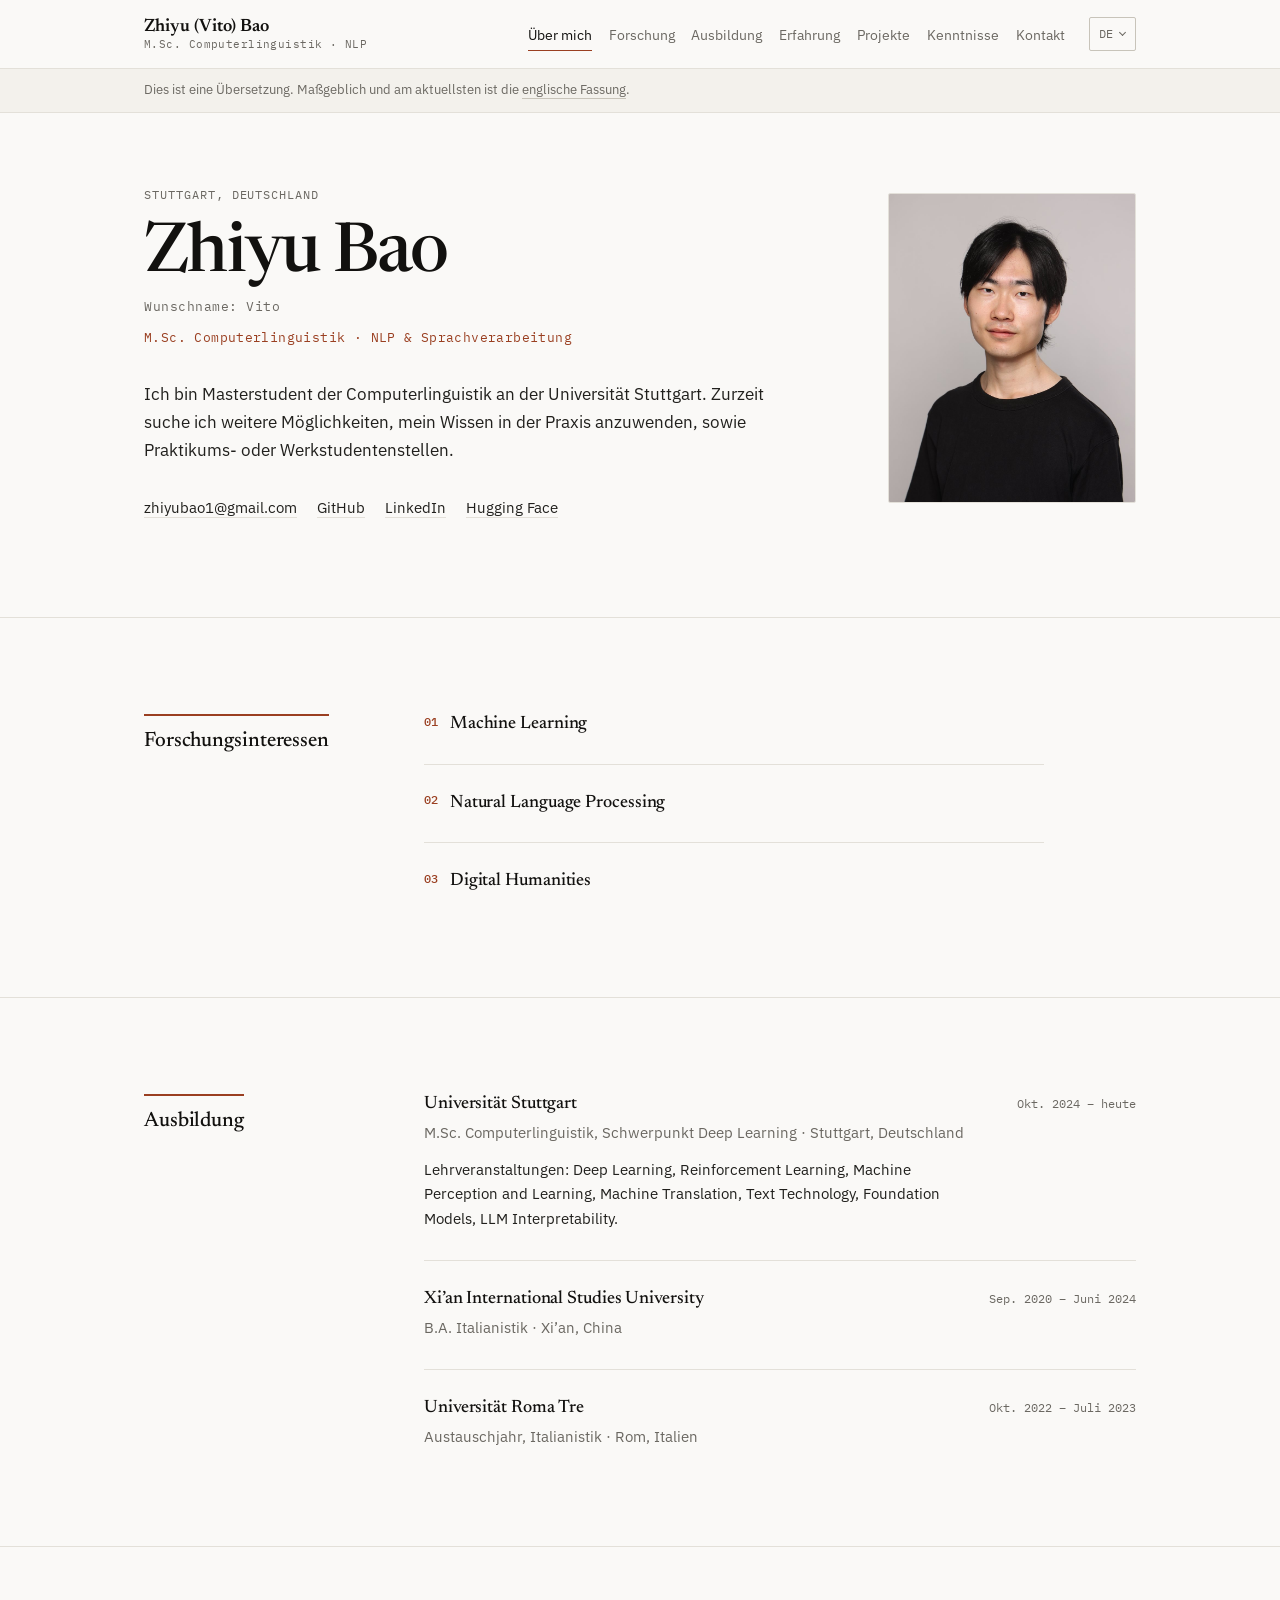
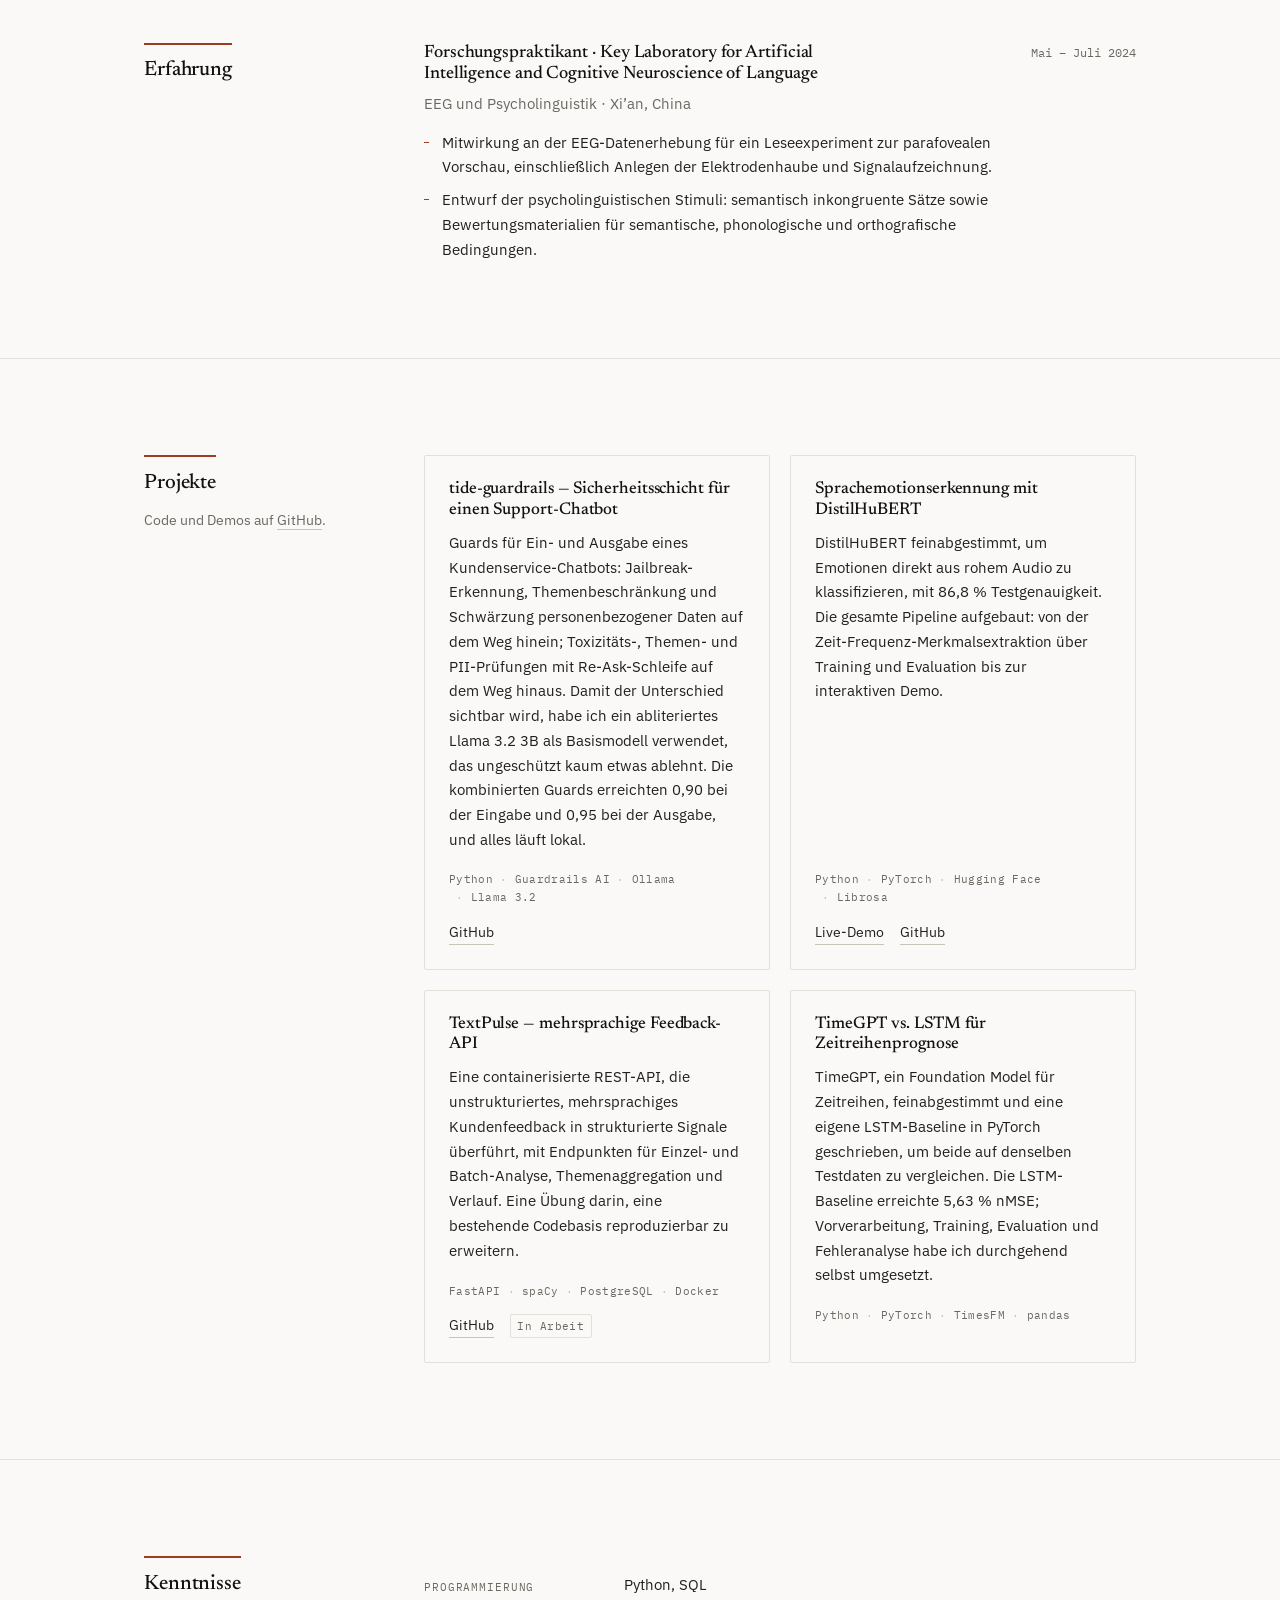
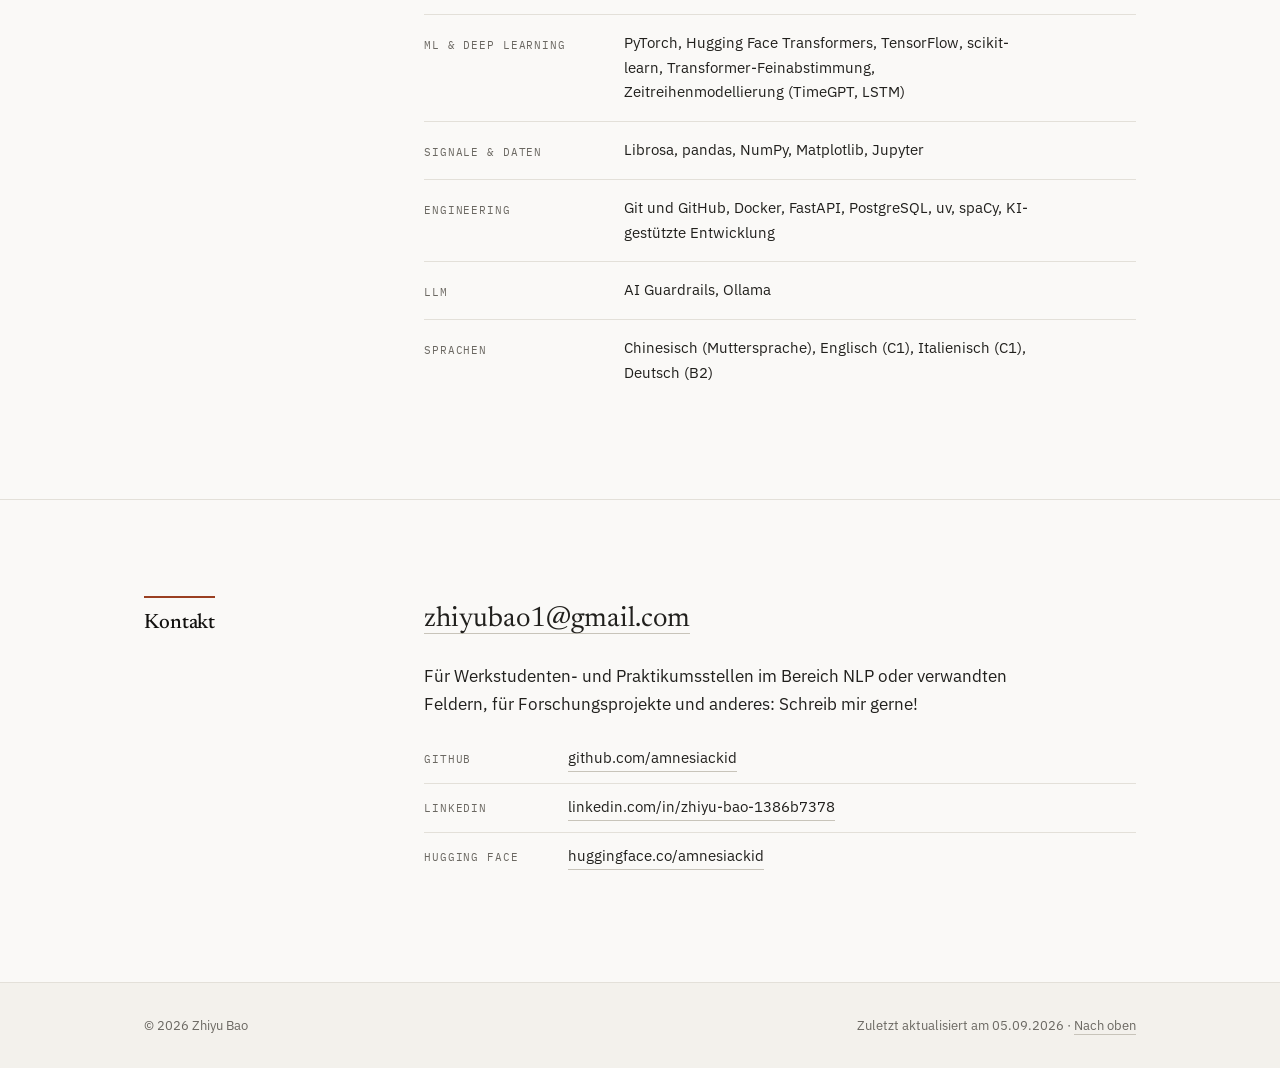
==== commit e9c3a80c: "editing German and Chinese version" ====
--- a/de/index.html
+++ b/de/index.html
@@ -145,13 +145,13 @@
     <div class="hero__text">
       <p class="eyebrow">Stuttgart, Deutschland</p>
       <h1 id="hero-name" class="hero__name">Zhiyu Bao</h1>
-      <p class="preferred-name">Vito</p>
+      <p class="preferred-name">Wunschname: Vito</p>
       <p class="hero__role">M.Sc. Computerlinguistik &middot; NLP &amp; Sprachverarbeitung</p>
 
       <div class="prose">
         <p>Ich bin Masterstudent der Computerlinguistik an der Universität
         Stuttgart. Zurzeit suche ich weitere Möglichkeiten, mein Wissen in der
-        Praxis anzuwenden.</p>
+        Praxis anzuwenden, sowie Praktikums- oder Werkstudentenstellen.</p>
       </div>
 
       <ul class="hero__links">
@@ -181,10 +181,10 @@
     <div class="section__body">
       <ol class="interests">
         <li>
-          <h3>Maschinelles Lernen</h3>
-        </li>
-        <li>
-          <h3>Verarbeitung natürlicher Sprache</h3>
+          <h3>Machine Learning</h3>
+        </li>
+        <li>
+          <h3>Natural Language Processing</h3>
         </li>
         <li>
           <h3>Digital Humanities</h3>
@@ -372,7 +372,7 @@
         <div class="skills__group">
           <dt>ML &amp; Deep Learning</dt>
           <dd>PyTorch, Hugging Face Transformers, TensorFlow, scikit-learn,
-          Transformer-Feinabstimmung, Zeitreihenmodellierung (TimesFM, LSTM)</dd>
+          Transformer-Feinabstimmung, Zeitreihenmodellierung (TimeGPT, LSTM)</dd>
         </div>
 
         <div class="skills__group">
@@ -416,7 +416,7 @@
       </p>
 
       <p class="prose">Für Werkstudenten- und Praktikumsstellen im Bereich NLP
-      oder verwandten Feldern, für Forschungsprojekte und anderes: Schreiben Sie
+      oder verwandten Feldern, für Forschungsprojekte und anderes: Schreib
       mir gerne!</p>
 
       <ul class="contact__links">
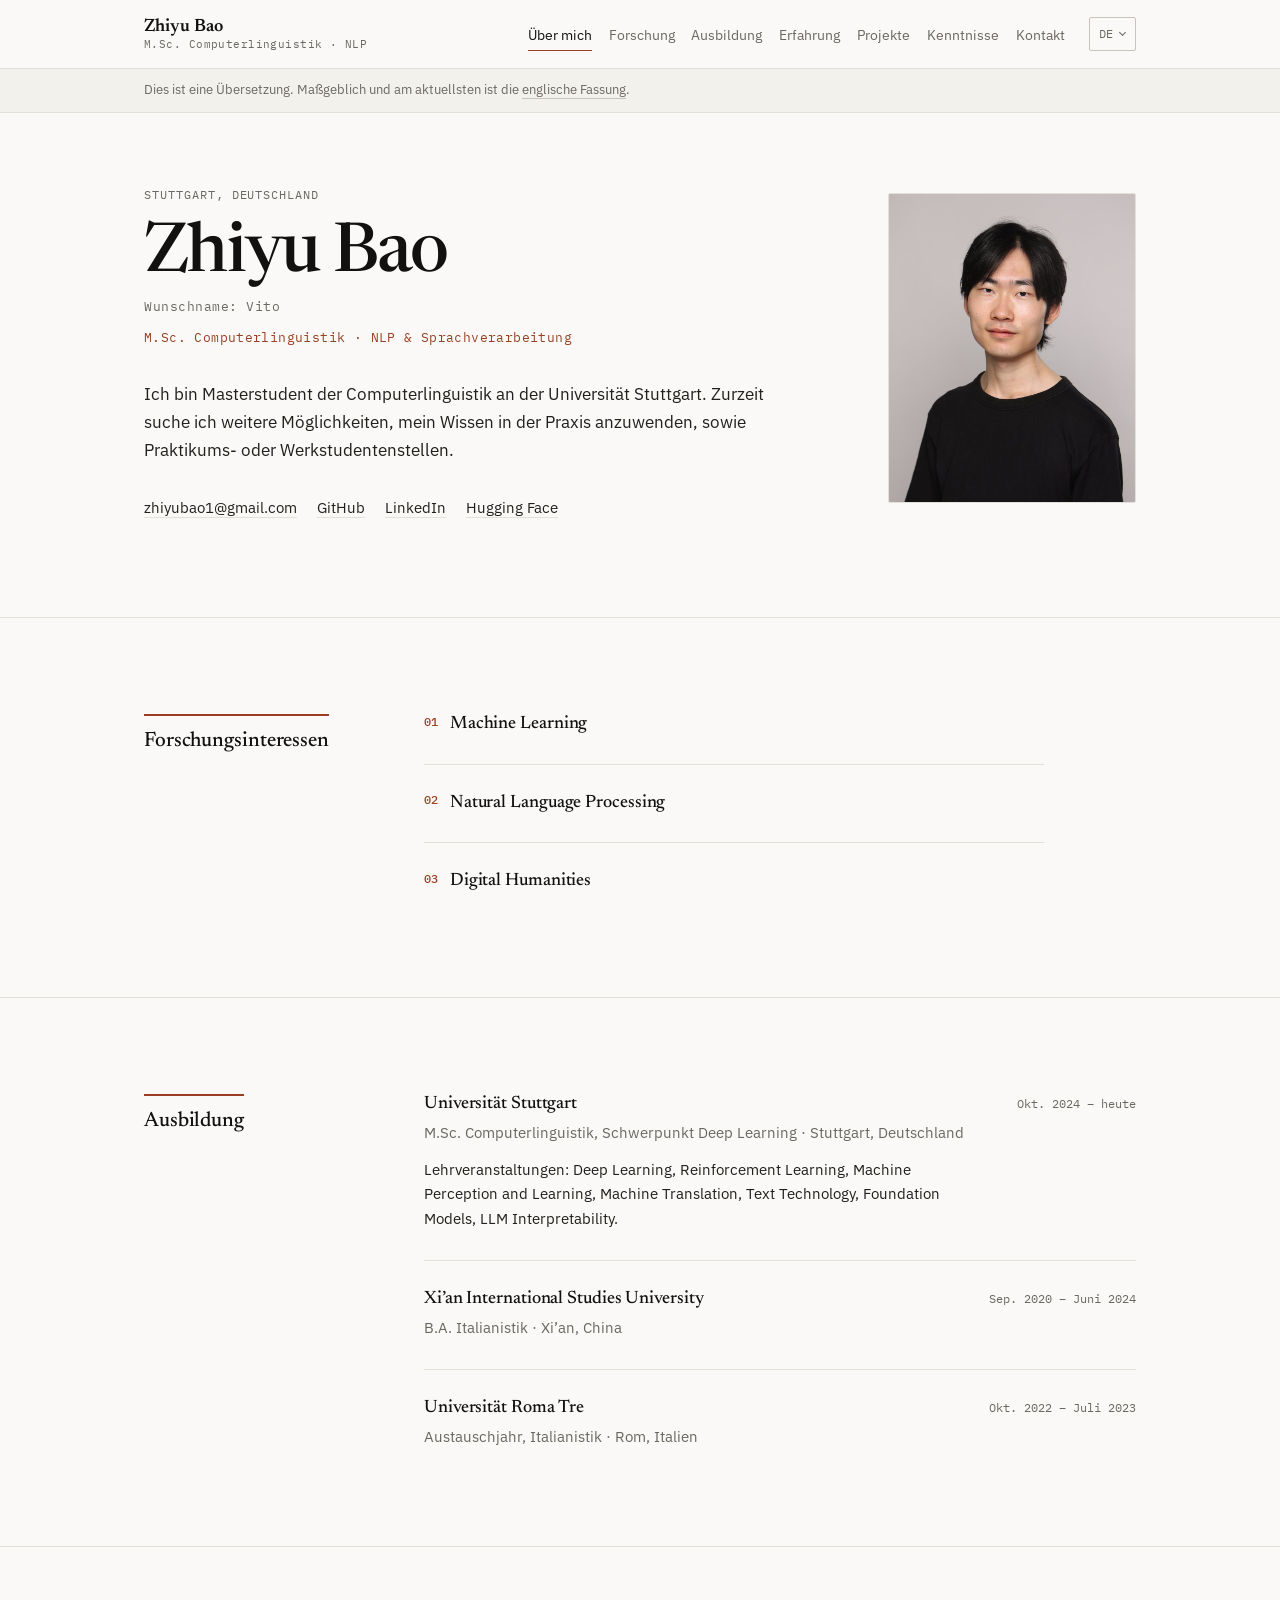
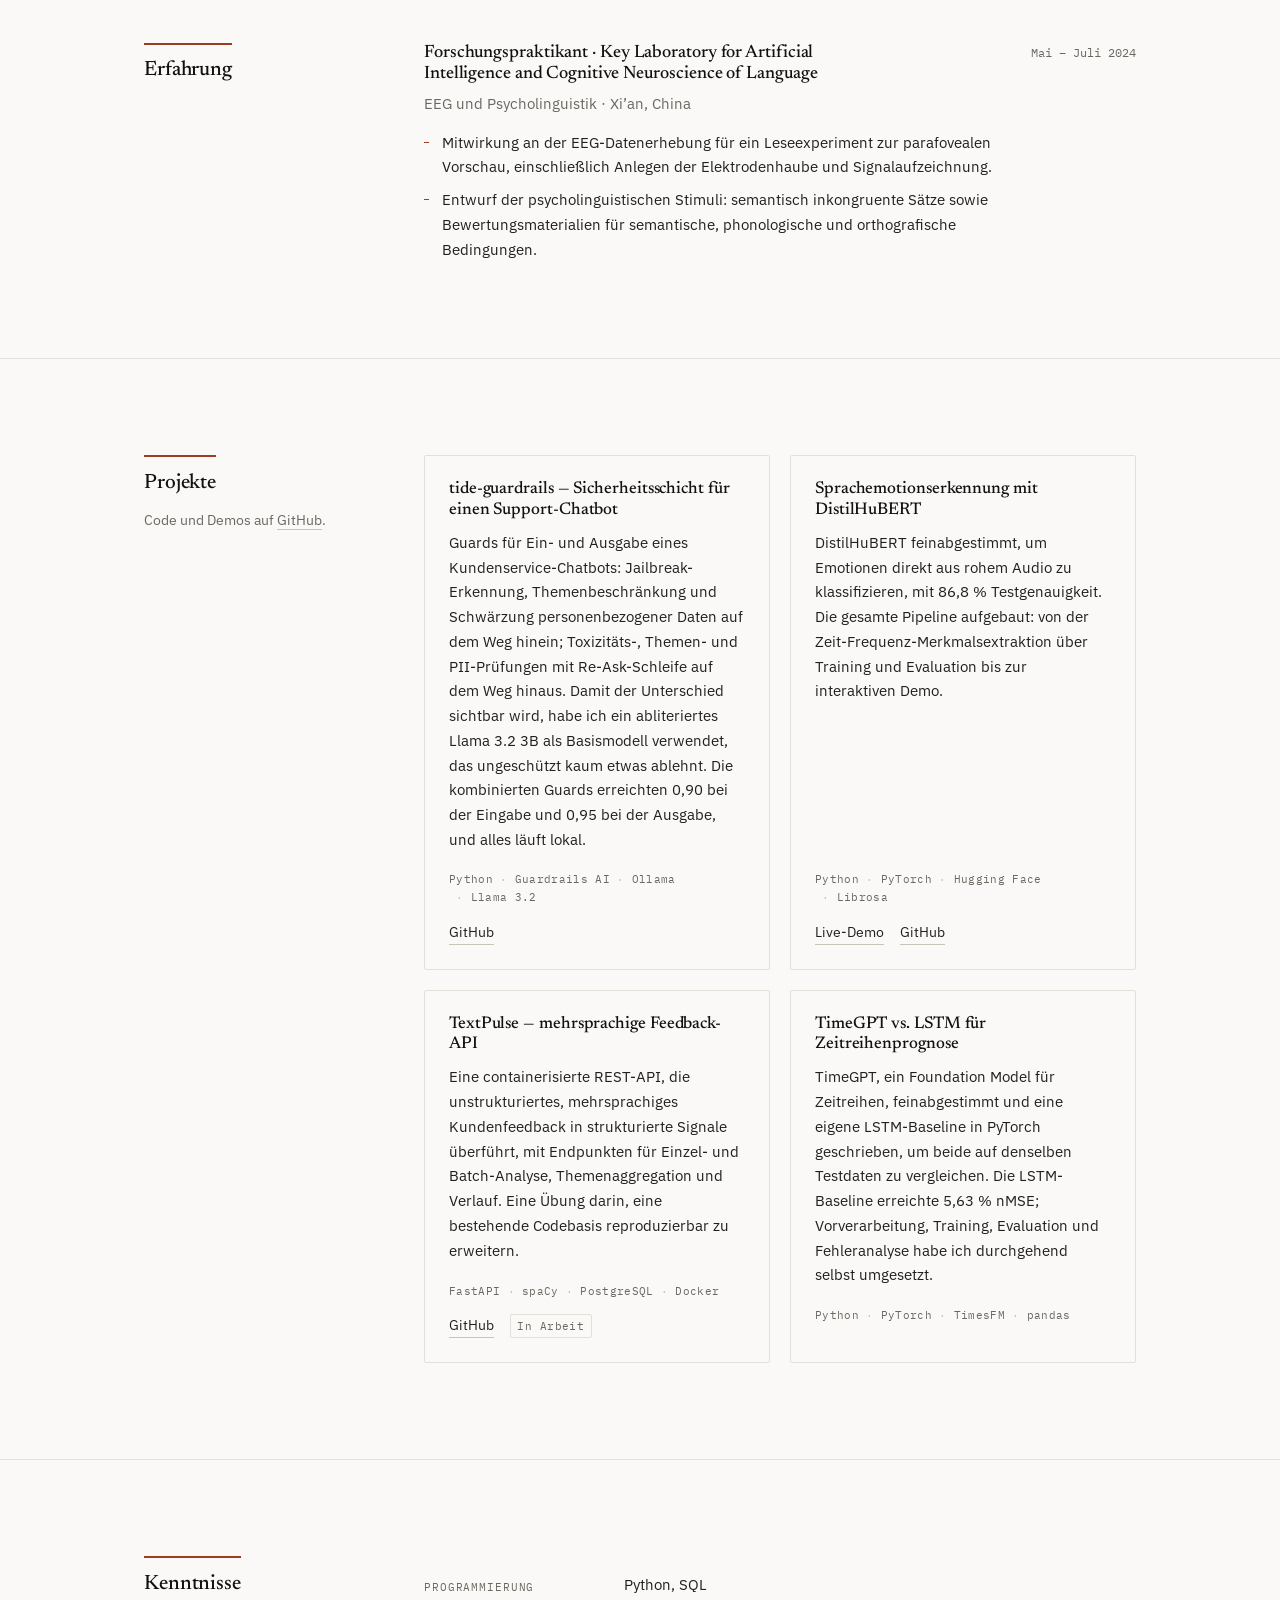
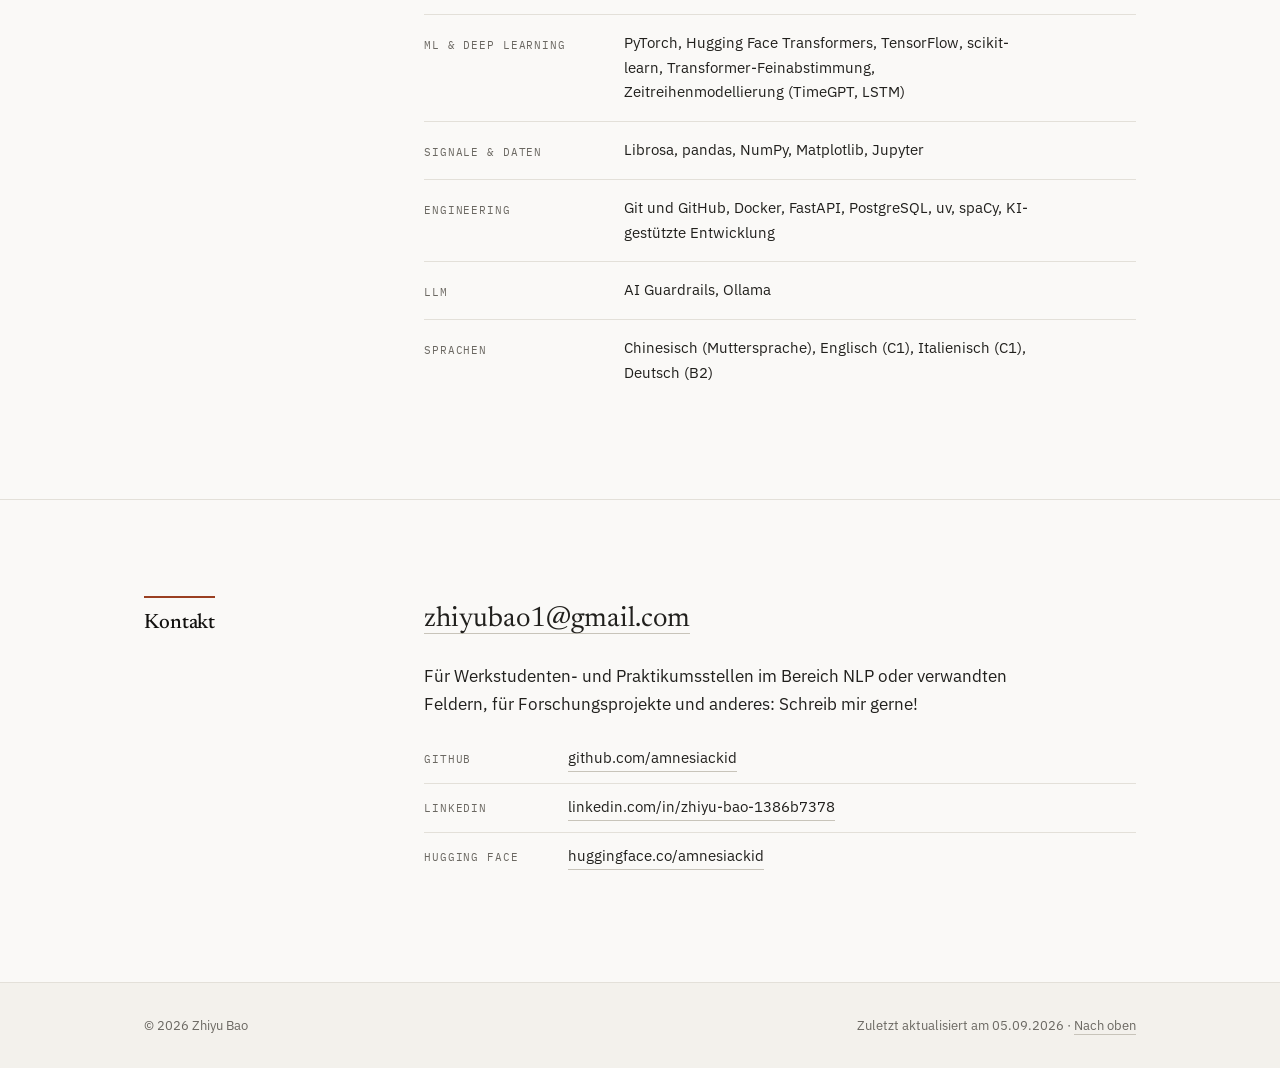
==== commit 2b13f386: "editing German and Chinese version" ====
--- a/de/index.html
+++ b/de/index.html
@@ -85,7 +85,7 @@
 <header class="site-header">
   <div class="shell site-header__inner">
     <a class="masthead" href="#top">
-      <span class="masthead__name">Zhiyu (Vito) Bao</span>
+      <span class="masthead__name">Zhiyu Bao</span>
       <span class="masthead__role">M.Sc. Computerlinguistik &middot; NLP</span>
     </a>
 
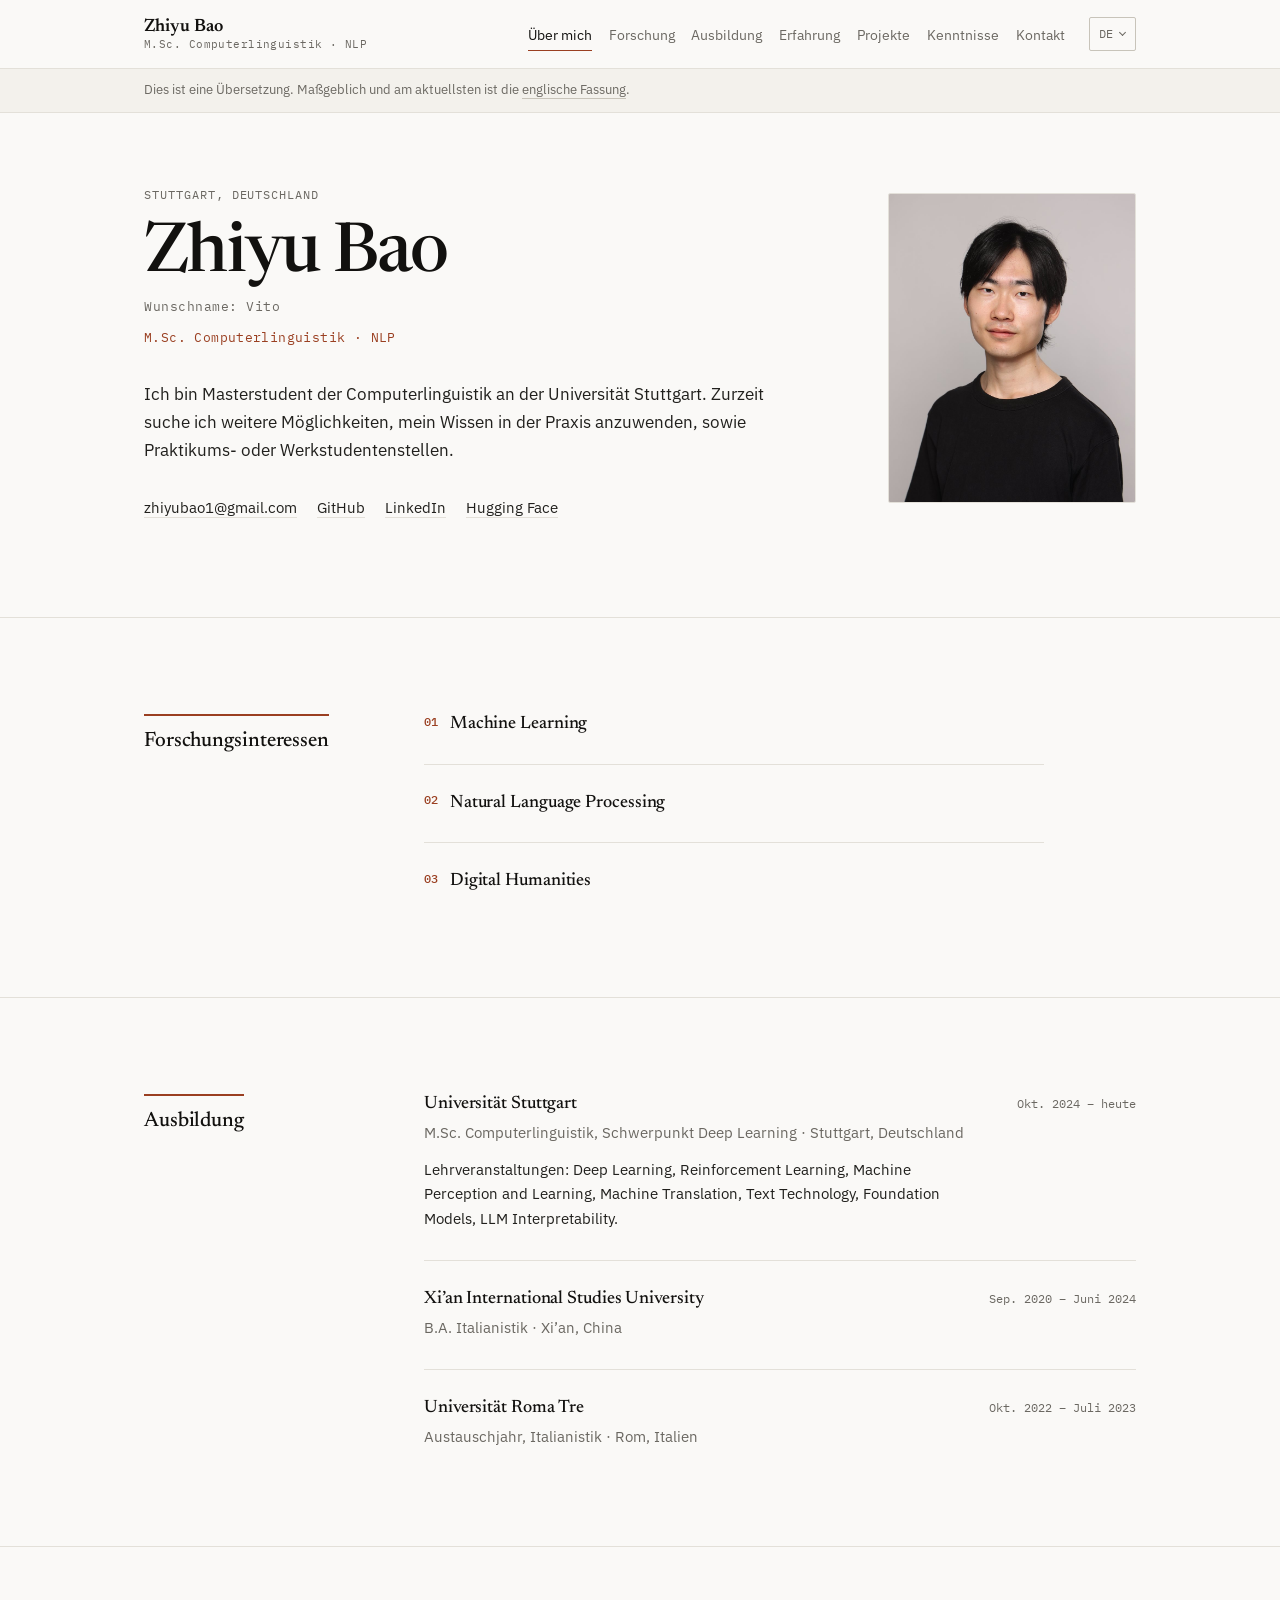
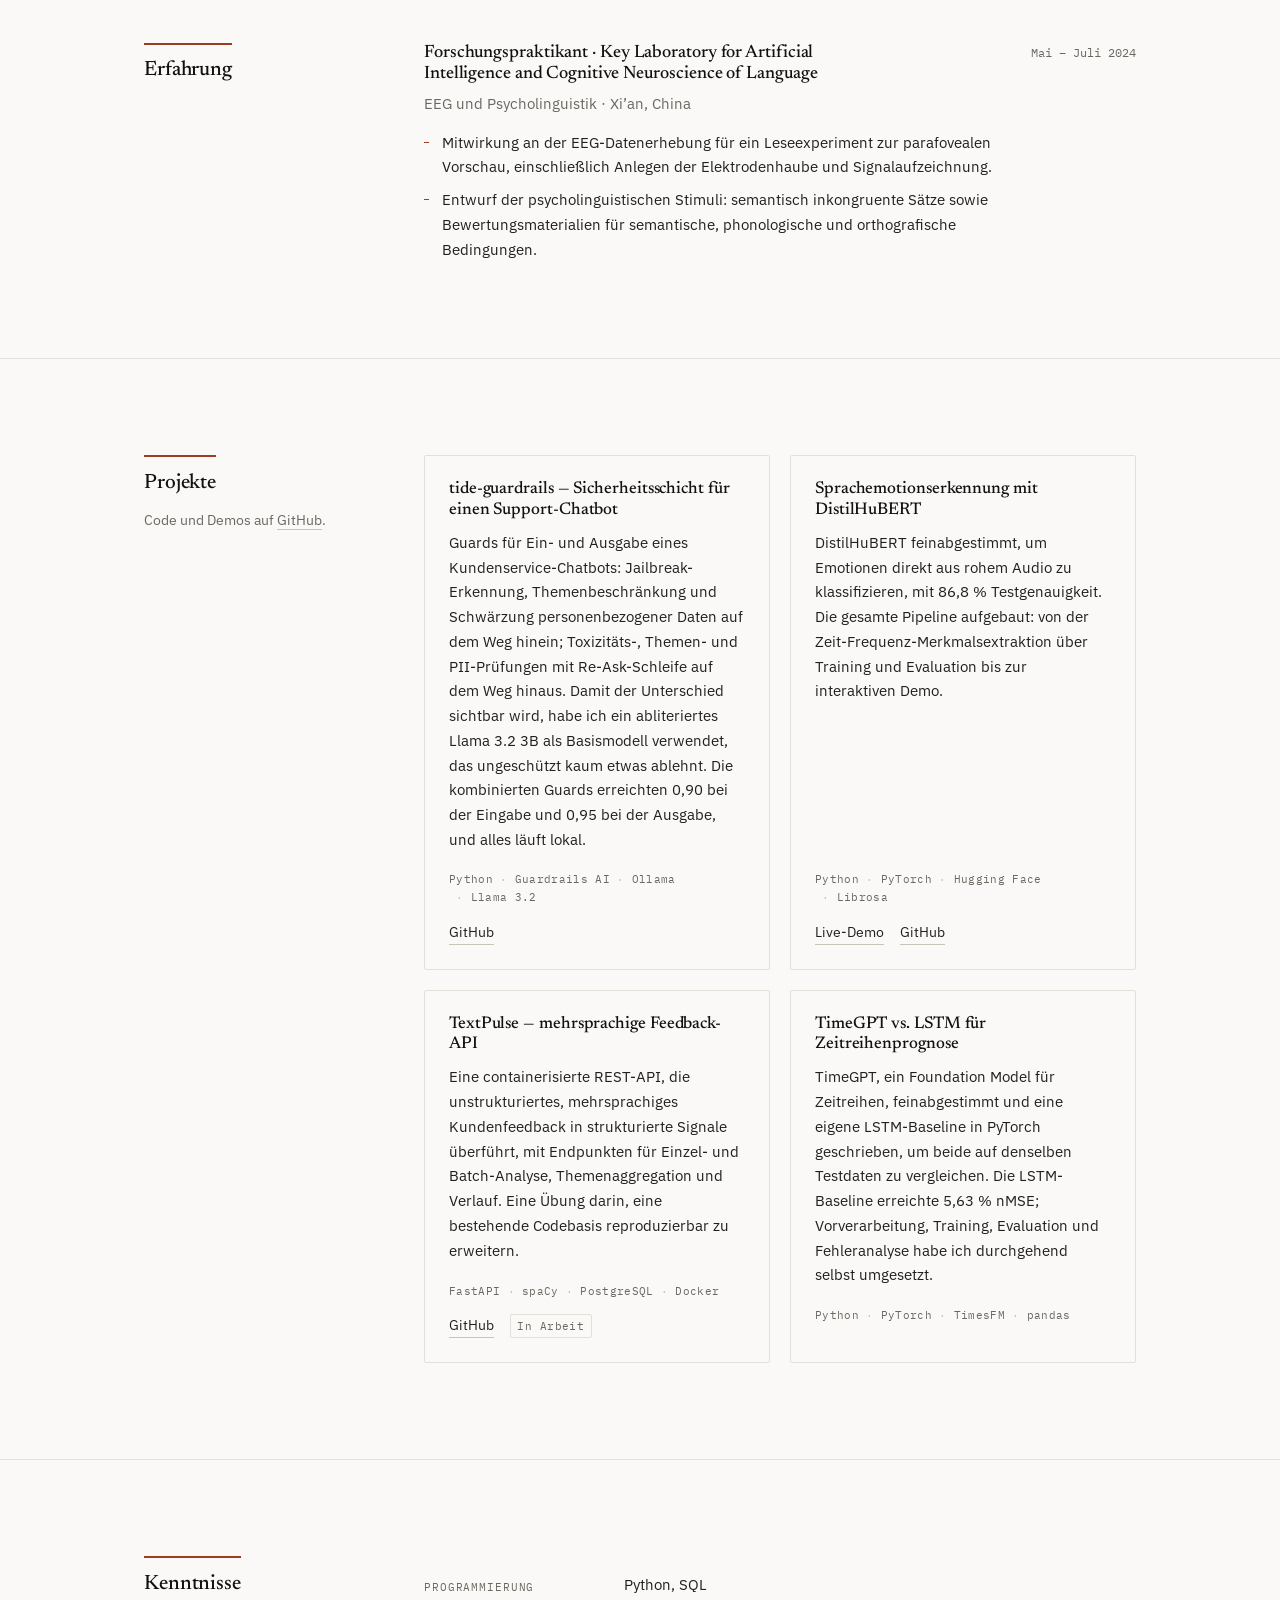
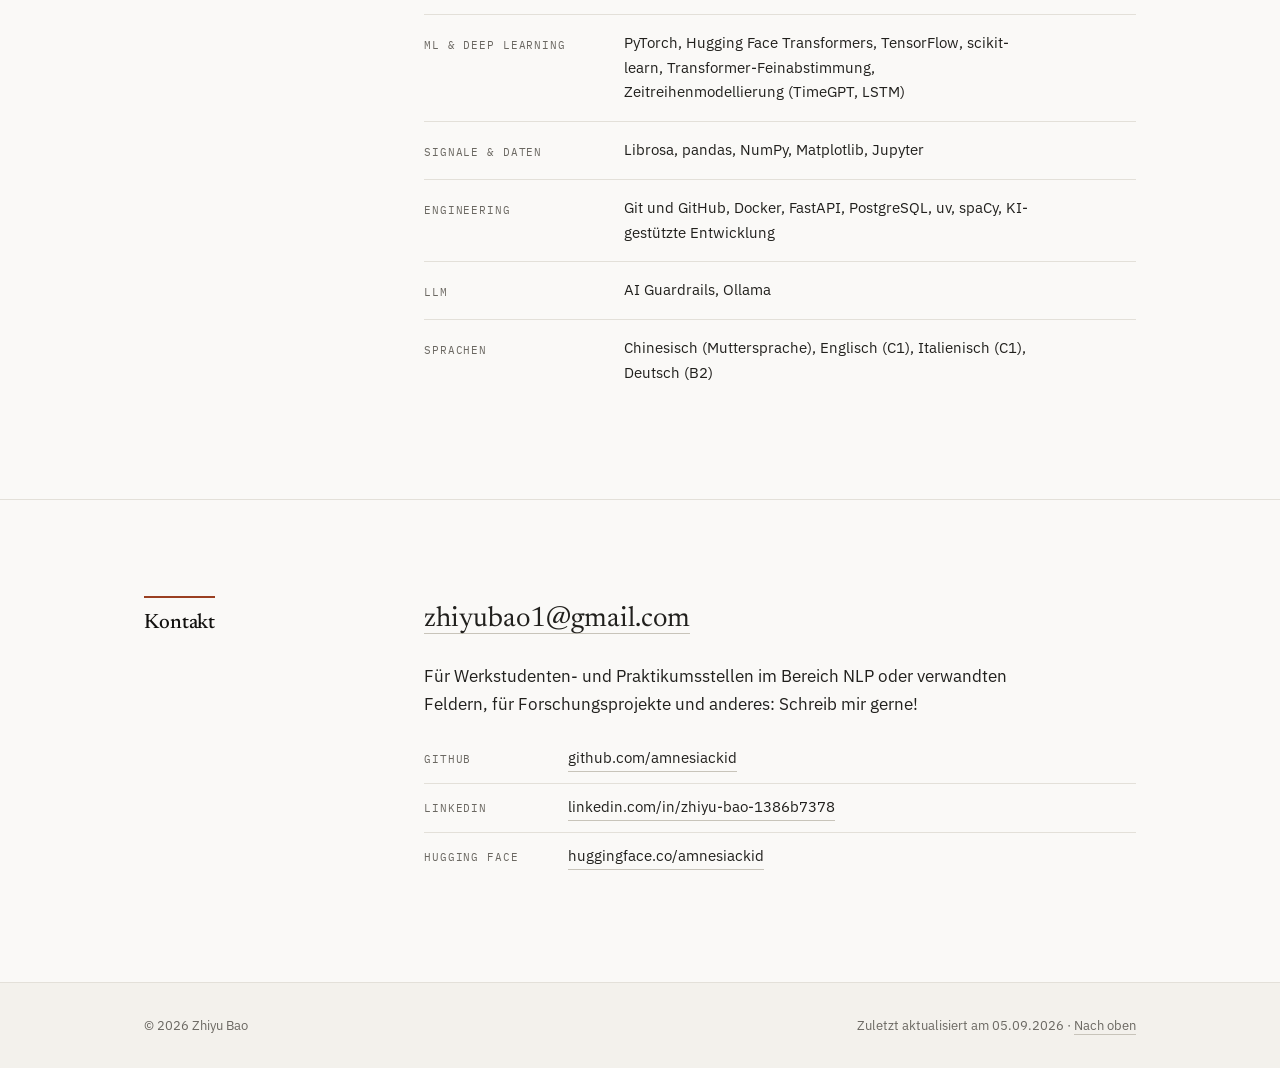
==== commit 4580f582: "minor editing" ====
--- a/de/index.html
+++ b/de/index.html
@@ -146,7 +146,7 @@
       <p class="eyebrow">Stuttgart, Deutschland</p>
       <h1 id="hero-name" class="hero__name">Zhiyu Bao</h1>
       <p class="preferred-name">Wunschname: Vito</p>
-      <p class="hero__role">M.Sc. Computerlinguistik &middot; NLP &amp; Sprachverarbeitung</p>
+      <p class="hero__role">M.Sc. Computerlinguistik &middot; NLP</p>
 
       <div class="prose">
         <p>Ich bin Masterstudent der Computerlinguistik an der Universität
